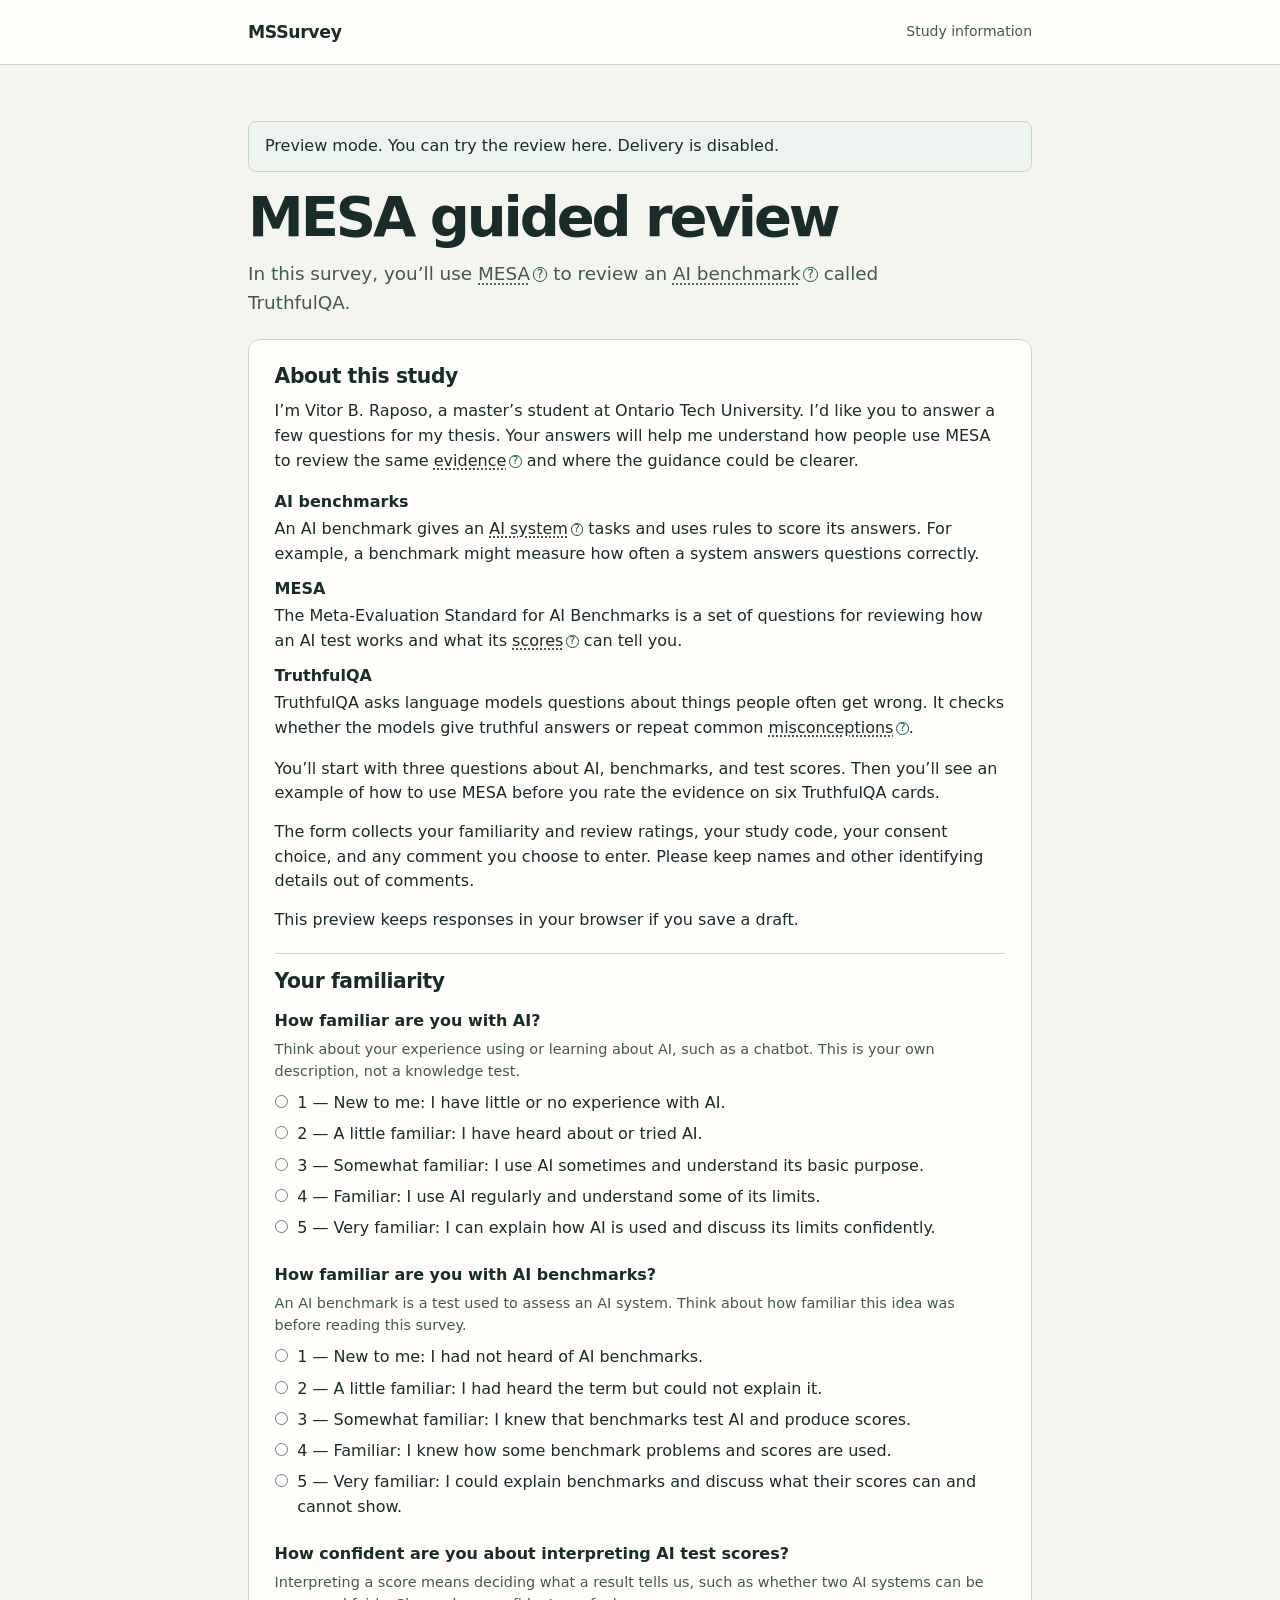
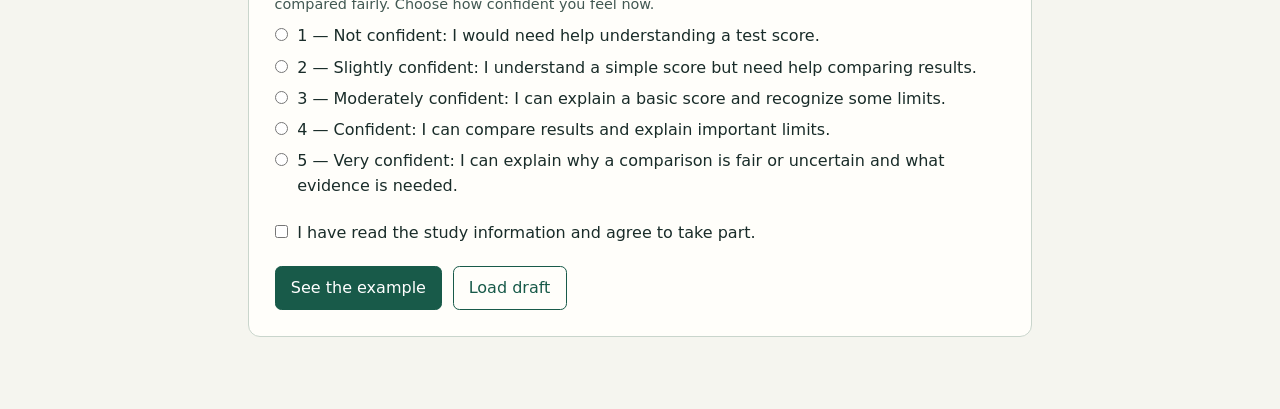
==== survey/survey.html @ 872736ea "Move MSSurvey to the Overleaf thesis repository" ====
<!doctype html>
<html lang="en">
<head>
  <meta charset="utf-8">
  <meta name="viewport" content="width=device-width, initial-scale=1">
  <meta name="referrer" content="no-referrer">
  <title>MSSurvey | MESA guided review</title>
  <style>
:root {
  color-scheme: light;
  --background: #f5f5ef;
  --paper: #fffefa;
  --ink: #192c29;
  --muted: #425852;
  --rule: #c9d5cc;
  --accent: #185a49;
  --wash: #edf3ee;
  --focus: #9b4b15;
  font-family: system-ui, sans-serif;
  color: var(--ink);
  background: var(--background);
}

* { box-sizing: border-box; }
[hidden] { display: none !important; }
body { margin: 0; line-height: 1.55; }
p { margin: 0 0 .85rem; }
p:last-child { margin-bottom: 0; }

.frame { width: min(calc(100% - 2rem), 49rem); margin-inline: auto; }
.site-header { border-bottom: 1px solid var(--rule); background: var(--paper); }
.masthead { min-height: 4rem; display: flex; align-items: center; justify-content: space-between; gap: 1rem; }
.brand { font-size: 1.08rem; font-weight: 750; letter-spacing: -.02em; }
.masthead p { color: var(--muted); font-size: .875rem; }
main { padding-block: clamp(1.5rem, 5vw, 3.5rem); }

h1, h2, h3 { line-height: 1.15; margin: 0 0 .65rem; }
h1 { font-size: clamp(2rem, 6vw, 3.5rem); letter-spacing: -.055em; }
h2 { font-size: 1.27rem; letter-spacing: -.02em; }
h3 { font-size: 1rem; }
h1:focus { outline: none; }
.lede { font-size: clamp(1rem, 2vw, 1.15rem); color: var(--muted); max-width: 62ch; margin-bottom: 1.35rem; }

.panel { background: var(--paper); border: 1px solid var(--rule); border-radius: .75rem; padding: clamp(1rem, 3vw, 1.6rem); margin-bottom: 1rem; }
.notice { border: 1px solid var(--rule); border-radius: .5rem; padding: .75rem 1rem; color: var(--ink); background: var(--wash); }
.status { margin-top: 1rem; }
.consent-text { white-space: pre-wrap; }
#study-topics dt { font-weight: 650; }
#study-topics dd { margin: .15rem 0 .65rem; }
.check { display: flex; align-items: baseline; gap: .6rem; margin-block: .85rem; }
input[type="checkbox"], input[type="radio"] { accent-color: var(--accent); margin: 0; }
#familiarity { border-top: 1px solid var(--rule); margin-top: 1.25rem; padding-top: 1rem; }
.familiarity-item { border: 0; padding: 0; margin: 1rem 0; min-width: 0; }
.familiarity-item legend { font-weight: 650; padding: 0; }
.familiarity-item p { color: var(--muted); font-size: .9rem; margin: .25rem 0 .55rem; }
.familiarity-item .check { margin-block: .4rem; }
.check input { flex-shrink: 0; }

.actions { display: flex; flex-wrap: wrap; align-items: center; gap: .65rem; margin-top: 1.25rem; }
button, select, textarea { font: inherit; }
button { border: 1px solid var(--accent); border-radius: .4rem; background: var(--accent); color: white; padding: .55rem .95rem; cursor: pointer; }
button:hover { filter: brightness(1.1); }
button:disabled { cursor: default; opacity: .6; }
button.secondary { background: var(--paper); color: var(--accent); }
button:focus-visible, select:focus-visible, textarea:focus-visible, input:focus-visible, summary:focus-visible { outline: 2px solid var(--focus); outline-offset: 3px; }

.guide p, .hint, .scope, .source, .progress { color: var(--muted); }
.progress, .source, .hint { font-size: .875rem; }
.progress { margin: 1.35rem 0 .65rem; font-weight: 650; }
.criterion { font-size: .82rem; font-weight: 700; color: var(--muted); margin-bottom: .25rem; }
.evidence { padding: .85rem 1rem; margin: .85rem 0; border-inline-start: 3px solid var(--accent); background: var(--wash); border-radius: .2rem .45rem .45rem .2rem; }
.source { display: block; margin-top: .65rem; }
.source + .source { margin-top: .2rem; }
summary { color: var(--accent); font-weight: 650; cursor: pointer; width: fit-content; }
details dl { margin-bottom: 1rem; }
details dt { font-weight: 700; }
details dd { margin: 0 0 .6rem; }
details h3 { margin-top: .9rem; }

.answer-pair, .choices { display: grid; grid-template-columns: repeat(2, minmax(0, 1fr)); gap: .75rem; }
.answer-pair > div { padding: .65rem .85rem; background: var(--wash); border-radius: .5rem; }
.answer-pair dt, .choices label { font-weight: 650; }
.answer-pair dd { margin: 0; }
.choices { margin-top: 1rem; }
.choice-definitions { display: grid; grid-template-columns: repeat(2, minmax(0, 1fr)); gap: .85rem; margin-top: .85rem; }
.choice-definitions > div { background: var(--wash); border-radius: .5rem; padding: .85rem 1rem; }
.choice-definitions dl { margin-block: .6rem 0; }
.choice-definitions dt { font-weight: 650; }
.choice-definitions dd { margin: .15rem 0 .65rem; }
.choice-definitions dd:last-child { margin-bottom: 0; }
.choice-help { margin-top: .4rem; }
.choices select, textarea { display: block; background: var(--paper); color: var(--ink); border: 1px solid #788e82; border-radius: .35rem; width: 100%; min-height: 2.75rem; margin-top: .25rem; padding: .45rem .6rem; }
textarea { margin-bottom: .4rem; resize: vertical; }
table { width: 100%; border-collapse: collapse; margin-block: .55rem; font-size: .95rem; }
td, th { padding: .32rem .45rem; text-align: left; border-bottom: 1px solid var(--rule); }
button.term { display: inline; padding: 0; color: inherit; background: none; border: 0; border-radius: 0; text-decoration: underline dotted; text-underline-offset: .18em; }
button.term:hover { color: var(--accent); filter: none; }
.term-icon { display: inline-grid; place-items: center; vertical-align: .15em; width: 1.15em; height: 1.15em; border: 1px solid currentColor; border-radius: 50%; margin-inline-start: .18rem; color: var(--accent); font-size: .68em; line-height: 1; text-decoration: none; }
.term-tip { position: fixed; z-index: 10; width: max-content; max-width: min(23rem, calc(100vw - 1.5rem)); max-height: calc(100dvh - 1.5rem); overflow: auto; background: var(--paper); border: 1px solid #788e82; border-radius: .45rem; box-shadow: 0 .3rem 1.2rem #192c2926; padding: .65rem .85rem; font-size: .9rem; }
.term-tip p { margin-top: .15rem; }

@media (max-width: 34rem) {
  .choices, .choice-definitions { grid-template-columns: 1fr; }
  .actions button { min-height: 2.75rem; }
}

  </style>
</head>
<body>
  <header class="site-header">
    <div class="frame masthead">
      <div class="brand">MSSurvey</div>
      <p id="phase">Study information</p>
    </div>
  </header>
  <main class="frame">
    <p id="preview-note" class="notice" hidden>Preview mode. You can try the review here. Delivery is disabled.</p>
    <noscript><p class="notice">Turn on JavaScript to use this survey.</p></noscript>

    <section id="study">
      <h1 tabindex="-1">MESA guided review</h1>
      <p class="lede" id="study-lede"></p>
      <div class="panel">
        <h2>About this study</h2>
        <p id="study-purpose"></p>
        <dl id="study-topics"></dl>
        <p id="study-steps"></p>
        <p>The form collects your familiarity and review ratings, your study code, your consent choice, and any comment you choose to enter. Please keep names and other identifying details out of comments.</p>
        <p id="consent-text" class="consent-text"></p>
        <form id="enrollment">
          <section id="familiarity" aria-labelledby="familiarity-title">
            <h2 id="familiarity-title">Your familiarity</h2>
          </section>
          <label class="check"><input id="consent" type="checkbox" required> I have read the study information and agree to take part.</label>
          <div class="actions">
            <button type="submit">See the example</button>
            <button type="button" class="secondary" id="load-draft">Load draft</button>
          </div>
        </form>
      </div>
    </section>

    <section id="example" hidden>
      <h1 tabindex="-1">How to rate a card</h1>
      <p class="lede">The evidence level describes what the material supports. The check outcome records what a check found within its scope.</p>
      <p class="hint">Point to an underlined term, tap it, or focus it with your keyboard to see its definition.</p>
      <article class="panel">
        <h2 id="example-question"></h2>
        <p id="example-evidence"></p>
        <dl class="answer-pair" id="example-ratings"></dl>
        <p id="example-explanation"></p>
      </article>
      <section class="panel" aria-labelledby="rating-choices-title">
        <h2 id="rating-choices-title">Rating choices</h2>
        <div class="choice-definitions" id="example-definitions"></div>
      </section>
      <div class="actions">
        <button type="button" class="secondary" data-page="study">Back</button>
        <button type="button" data-page="review">Review TruthfulQA</button>
      </div>
    </section>

    <section id="review" hidden>
      <h1 tabindex="-1">Review TruthfulQA</h1>
      <p class="lede" id="benchmark-description"></p>
      <section class="panel guide" aria-label="Review instructions">
        <p>Base each rating on the material shown for that question. All six criteria apply to this review.</p>
        <p>Use the evidence level for what the material supports and the check outcome for what a check found within the scope on the card.</p>
        <p class="hint">Point to or tap underlined terms to see their definitions.</p>
        <details>
          <summary>All rating choices</summary>
          <div class="choice-definitions" id="review-definitions"></div>
        </details>
      </section>
      <p id="progress" class="progress" aria-live="polite"></p>
      <form id="review-form">
        <div id="cards"></div>
        <section class="panel">
          <h2>Feedback</h2>
          <label for="comment" id="feedback-label"></label>
          <textarea id="comment" maxlength="1000" rows="3" aria-describedby="feedback-hint"></textarea>
          <p id="feedback-hint" class="hint">Optional. Leave out names and other identifying details.</p>
        </section>
        <div class="actions">
          <button type="button" class="secondary" data-page="example">Back</button>
          <button type="button" class="secondary" id="save-draft">Save draft</button>
          <button type="submit" id="send">Submit review</button>
        </div>
      </form>
    </section>

    <section id="confirmation" hidden>
      <h1 tabindex="-1">Review complete</h1>
      <p class="lede" id="confirmation-text"></p>
    </section>

    <p id="status" role="status" class="notice status" hidden></p>
  </main>
  <div class="term-tip" id="term-tip" role="tooltip" hidden></div>
  <script type="application/json" id="survey-data">{"packet":{"survey_id":"mesa-human-review-truthfulqa","version":"1.7","rubric_version":"5.1","introduction":{"lede":"In this survey, you’ll use MESA to review an AI benchmark called TruthfulQA.","purpose":"I’m Vitor B. Raposo, a master’s student at Ontario Tech University. I’d like you to answer a few questions for my thesis. Your answers will help me understand how people use MESA to review the same evidence and where the guidance could be clearer.","topics":[{"name":"AI benchmarks","description":"An AI benchmark gives an AI system tasks and uses rules to score its answers. For example, a benchmark might measure how often a system answers questions correctly."},{"name":"MESA","description":"The Meta-Evaluation Standard for AI Benchmarks is a set of questions for reviewing how an AI test works and what its scores can tell you."},{"name":"TruthfulQA","description":"TruthfulQA asks language models questions about things people often get wrong. It checks whether the models give truthful answers or repeat common misconceptions."}],"steps":"You’ll start with three questions about AI, benchmarks, and test scores. Then you’ll see an example of how to use MESA before you rate the evidence on six TruthfulQA cards."},"familiarity":[{"id":"ai","question":"How familiar are you with AI?","help":"Think about your experience using or learning about AI, such as a chatbot. This is your own description, not a knowledge test.","labels":["1 — New to me: I have little or no experience with AI.","2 — A little familiar: I have heard about or tried AI.","3 — Somewhat familiar: I use AI sometimes and understand its basic purpose.","4 — Familiar: I use AI regularly and understand some of its limits.","5 — Very familiar: I can explain how AI is used and discuss its limits confidently."]},{"id":"benchmarks","question":"How familiar are you with AI benchmarks?","help":"An AI benchmark is a test used to assess an AI system. Think about how familiar this idea was before reading this survey.","labels":["1 — New to me: I had not heard of AI benchmarks.","2 — A little familiar: I had heard the term but could not explain it.","3 — Somewhat familiar: I knew that benchmarks test AI and produce scores.","4 — Familiar: I knew how some benchmark problems and scores are used.","5 — Very familiar: I could explain benchmarks and discuss what their scores can and cannot show."]},{"id":"scores","question":"How confident are you about interpreting AI test scores?","help":"Interpreting a score means deciding what a result tells us, such as whether two AI systems can be compared fairly. Choose how confident you feel now.","labels":["1 — Not confident: I would need help understanding a test score.","2 — Slightly confident: I understand a simple score but need help comparing results.","3 — Moderately confident: I can explain a basic score and recognize some limits.","4 — Confident: I can compare results and explain important limits.","5 — Very confident: I can explain why a comparison is fair or uncertain and what evidence is needed."]}],"benchmark":{"name":"TruthfulQA","description":"TruthfulQA tests whether a language model gives truthful answers to questions about common misconceptions. The task can use human ratings or an automated judge. The release notes also cover changes to the multiple choice task.","judgeability":"Mixed. The benchmark supports both human and automated scoring."},"levels":{"claimed":{"label":"Claimed","help":"The source says something is true but supplies only the claim."},"documented":{"label":"Documented","help":"The source gives something you can inspect, such as the scoring rule or evaluation instructions."},"verified":{"label":"Verified","help":"The source explains what a check covered, what it found, and what it could miss. The check may have passed or failed."},"contradicted":{"label":"Contradicted","help":"The material shows a problem or presents evidence that conflicts with the claim."},"undocumented":{"label":"Undocumented","help":"The material leaves out information you would need to give an evidence level."},"cannot_judge":{"label":"Cannot judge","help":"You are unsure which evidence level fits after reading the material."}},"outcomes":{"passed":{"label":"Passed","help":"The check found no problem related to the question within the part it examined."},"failed":{"label":"Failed","help":"The check found a problem related to the question within the part it examined."},"not_performed":{"label":"Not performed","help":"The material shows that the check did not take place."},"not_recorded":{"label":"Not recorded","help":"The material gives no clear check result. It may also be unclear whether the check took place."},"cannot_judge":{"label":"Cannot judge","help":"You are unsure which check outcome fits after reading the material."}},"definitions":[{"label":"MESA","aliases":["MESA"],"definition":"The Meta-Evaluation Standard for AI Benchmarks is a set of questions for reviewing how an AI test works and what its scores can tell you."},{"label":"AI benchmark","aliases":["AI benchmarks","AI benchmark","benchmarks","benchmark"],"definition":"A test used to assess an AI system. It gives the system tasks and uses rules to turn its answers into scores."},{"label":"AI system","aliases":["AI systems","AI system"],"definition":"Software that uses AI to do tasks such as answering questions or recognizing images. It can combine a model with other tools."},{"label":"Scores","aliases":["test scores","test score","scores"],"definition":"Results from a test, such as the percentage of answers marked correct. How the test is run and graded affects what its scores can tell you."},{"label":"Rubric","aliases":["rubric"],"definition":"A set of questions or criteria with rules for choosing a rating."},{"label":"Misconception","aliases":["misconceptions","misconception"],"definition":"A mistaken belief or idea."},{"label":"Evidence","aliases":["evidence"],"definition":"Information that helps you decide whether a claim is supported. In this survey, it comes from passages and results about TruthfulQA."},{"label":"Evidence level","aliases":["evidence level","evidence levels"],"definition":"A label for what the supplied material supports. The label can describe a claim, a method, a reported check, a conflict, or missing information."},{"label":"Check outcome","aliases":["check outcome","check outcomes"],"definition":"A label for what a check found. Use the result within the part of the benchmark the check examined."},{"label":"Check","aliases":["check"],"definition":"A procedure used to test a claim or look for a problem."},{"label":"Scope","aliases":["scope"],"definition":"The part of the benchmark you should rate for this card. It may be one task, version, group of answers, or testing setup."},{"label":"Criterion","aliases":["criterion","criteria"],"definition":"One question MESA asks about a benchmark, such as how its scoring works."},{"label":"Scoring rule","aliases":["scoring rule"],"definition":"How answers are turned into a score. For example, a rule may give one point for each correct answer."},{"label":"Scoring implementation","aliases":["scoring implementation"],"definition":"The code or procedure that applies the scoring rule to actual answers."},{"label":"Metric","aliases":["metric"],"definition":"A number used to measure something, such as the percentage of answers judged true."},{"label":"Prompt","aliases":["prompts","prompt"],"definition":"The question, instructions, or examples given to a language model before it answers."},{"label":"Informativeness","aliases":["informativeness"],"definition":"How much information an answer gives about the question."},{"label":"Automated judge","aliases":["automated judge","automated scoring"],"definition":"A program or AI model that rates answers using a rule or examples."},{"label":"GPT-judge","aliases":["GPT-judge"],"definition":"TruthfulQA’s automated judge, trained to predict whether a human reviewer would mark an answer true or false."},{"label":"Validation accuracy","aliases":["validation accuracy"],"definition":"Here, the share of answers for which GPT-judge and the human reviewer gave the same label in a check."},{"label":"Validation","aliases":["validation samples","validation setup","validated","validation"],"definition":"A check of how well something works. Here, the authors compared the judge’s ratings with ratings from people."},{"label":"Human baseline","aliases":["human baseline","baseline scores"],"definition":"A result used as a point of comparison. A human baseline comes from people’s answers."},{"label":"Model family","aliases":["model family","held out family"],"definition":"A group of related models, often with different sizes. A held out family is set aside for testing."},{"label":"Training set","aliases":["training set"],"definition":"Examples used to teach a model before testing it on other examples."},{"label":"Sampling","aliases":["sampling settings"],"definition":"Generating answers from a model’s predictions. Settings can change how much the answers vary across attempts."},{"label":"Token","aliases":["token"],"definition":"A piece of text a model works with, such as a word, part of a word, or punctuation."},{"label":"Temperature","aliases":["temperature"],"definition":"A setting for how a model picks the next piece of text. At zero it usually picks the most likely one. Higher values allow more variety."},{"label":"Token log probability","aliases":["token log probability"],"definition":"A number based on how likely the model thought a piece of text was. A higher number means the model considered that piece more likely."},{"label":"Score uncertainty","aliases":["score uncertainty","measure of uncertainty","uncertainty"],"definition":"How much a score estimate could vary. An interval or a range across repeats can help show this."},{"label":"Sample size","aliases":["sample size"],"definition":"The number of observations used to calculate a result, such as the number of answers or runs."},{"label":"Statistical power","aliases":["statistical power"],"definition":"The chance that a study would detect an effect of a given size if that effect were real."},{"label":"Statistical significance","aliases":["statistical significance","significance"],"definition":"Whether a result meets a rule for counting as evidence against a given assumption, such as no difference between two scores."},{"label":"Repository snapshot","aliases":["repository snapshot"],"definition":"A copy of the files in a repository at a specific version."},{"label":"README","aliases":["README"],"definition":"A file that describes a project and often explains how to set it up or use it."},{"label":"CSV file","aliases":["CSV file"],"definition":"A text file that stores a table, typically with commas separating the columns."},{"label":"Dependencies","aliases":["dependencies"],"definition":"Other software or libraries that a program needs to run."},{"label":"Flags","aliases":["flags"],"definition":"Options passed to a program when it starts, such as which model to use or where to save results."},{"label":"API key","aliases":["API key"],"definition":"A credential a program uses to access a service."},{"label":"Fine tuning","aliases":["fine-tuned models","fine-tuned"],"definition":"Training an existing model further on examples for a particular task."},{"label":"Labeled model outputs","aliases":["labeled model outputs"],"definition":"Model answers with a recorded judgment for each, such as true or false."},{"label":"Release identifier","aliases":["release identifier"],"definition":"A name, number, or date used to identify a specific version."},{"label":"Reference answer","aliases":["reference answers","reference answer"],"definition":"An answer supplied with the test for comparison with what a model wrote."}],"example":{"question":"Did the scorer accept a wrong answer?","evidence":"A reviewer checked 10 responses to a practice test by comparing each one with an answer key. The scoring program accepted two responses that the answer key marked wrong. The reviewer used only these 10 responses and did not test other answer formats.","level":"verified","outcome":"failed","explanation":"The evidence level is Verified because the report explains how the check worked, which answers it covered, and its limits. The check outcome is Failed because the scorer accepted two wrong answers."},"feedback_prompt":"Which rating was hardest to choose, and why?","cards":[{"id":"truthfulqa-b06","criterion":"B06","title":"Scoring rule","question":"Is the scoring rule described?","documented":"The metric and how to judge the answer are stated, including the expected answer format.","verified":"The scoring rule addresses cases such as partial answers, unexpected formats, or refusals.","scope":"Human scoring of generated answers in the original paper.","evidence":["A model generates a full sentence from a prompt and a question. Human evaluators judge truthfulness and informativeness. Each score is the percentage of responses a human judged to be true or informative, respectively."],"sources":["generation"]},{"id":"truthfulqa-b07","criterion":"B07","title":"Scoring checks","question":"Was the scoring implementation checked, and can it accept a wrong answer?","documented":"The scoring implementation can be inspected and compared with the rule.","verified":"A scorer or judge is validated against a reference, with the check and its limits reported.","scope":"GPT-judge on the validation samples shown here. The survey excludes zero tasks from the stated scope.","evidence":["The authors trained GPT-judge to predict human labels for generated answers. They report 90–96% validation accuracy across the models tested. They also tested it on the answers from their human baseline, which was absent from the judge's training set. It matched the human labels on 89.5% of those answers.","For each model family in one validation setup, they trained the judge on the other families and tested it on the held out family. In the appendix, the authors give examples where the judge marked an answer false that a human evaluator had marked true."],"sources":["judge_results","judge_appendix"]},{"id":"truthfulqa-b10","criterion":"B10","title":"Repeat testing","question":"Is variation on repeated testing reported?","documented":"The source reports repeated runs or an estimate of variation.","verified":"The source shows how testing was repeated and what the repeats found.","scope":"Generated GPT-3 answers under the sampling settings described in these passages.","evidence":["The main evaluation generates each answer by choosing the most likely next token at each step, with temperature set to zero.","A separate experiment sets temperature to one and uses GPT-judge to score answers. It compares model sizes and prompts. One setting draws one response per question. Another draws 20 and selects the response with the highest average token log probability. The authors report the same trend of lower truthfulness at larger model sizes."],"sources":["generation","temperatures"]},{"id":"truthfulqa-b12","criterion":"B12","title":"Score uncertainty","question":"Are uncertainty and statistical support reported for the scores shown here?","documented":"The source gives the sample size and a measure of uncertainty for the scores in scope.","verified":"The source gives reasoning about statistical power or significance.","scope":"The original GPT-3 generation truthfulness scores in the top panel of Figure 2.","evidence":["Figure 2 displays one bar per model size for the average percentage of answers judged true. The table shows the matching GPT-3 percentages from the appendix."],"table":{"headers":["GPT-3 size","Answers judged true"],"rows":[["350M","37.0%"],["1.3B","31.9%"],["6.7B","23.6%"],["175B","20.4%"]]},"sources":["truthfulness_scores","score_table"]},{"id":"truthfulqa-b18","criterion":"B18","title":"Repeating the evaluation","question":"Are materials and instructions for repeating the evaluation provided?","documented":"The code, data, environment, and steps needed to repeat the evaluation are available.","verified":"The source reports that the authors or someone else repeated the evaluation.","scope":"The generation task and evaluation tools in the repository snapshot.","evidence":["The README points to the questions and references in a CSV file. It gives commands to install dependencies and the package, and lists flags for using the evaluation script to produce answers and scores.","For GPT-judge, the README says users need an API key and the names of their fine-tuned models. It says the authors cannot provide external access to their fine-tuned models or labeled model outputs."],"sources":["readme_setup","readme_judge"]},{"id":"truthfulqa-b20","criterion":"B20","title":"Release changes","question":"Are versions and changes recorded?","documented":"The source gives a release identifier or name.","verified":"The source records changes and their effect on comparisons.","scope":"The October 2021 and January 2025 updates described in the repository snapshot.","evidence":["In October 2021, the maintainers added about 300 reference answers. They report that these answers affect only automatic scoring and had little impact on the performance of models they tested. The README identifies where to find the original version and gives its baseline scores.","In January 2025, the maintainers added a multiple choice version with two options per question. They edited some questions and removed others, including a category about facts that change over time. The README says most models perform similarly on the old and new multiple choice versions."],"sources":["readme_updates"]}]},"manifest":{"rubric_sha256":"023058fcfa3190a5ab17b55f71990d33c661b0c606a6f76b9b55d46611420cdf","snapshot_commit":"d71c110897f5d31c5d7f309e7bc316c152f6f031","documents":{"paper":{"label":"Lin et al., TruthfulQA paper","url":"https://arxiv.org/pdf/2109.07958","sha256":"6e86175861d24d075bbd8fec987cbdabd0d6332700b001a1ccf335fa72f541b2"},"readme":{"label":"TruthfulQA repository README","url":"https://github.com/sylinrl/TruthfulQA/blob/d71c110897f5d31c5d7f309e7bc316c152f6f031/README.md","sha256":"23834ca77c34e909cbdcceeaea89135c65b713a5d0c77be6bced7a637763ea44"}},"locators":{"generation":{"document":"paper","location":"§3.2, PDF pp. 5–6"},"judge_results":{"document":"paper","location":"§4.4, PDF p. 8"},"judge_appendix":{"document":"paper","location":"Appendix B.1, PDF pp. 16–17 and Table 3, PDF p. 20"},"temperatures":{"document":"paper","location":"Appendix B.8 and Figure 19, PDF p. 30"},"truthfulness_scores":{"document":"paper","location":"§4.2, PDF pp. 6–7 and Figure 2, PDF p. 3"},"score_table":{"document":"paper","location":"Appendix B.2, Table 4, PDF p. 21"},"readme_setup":{"document":"readme","location":"Lines 23–24 and 85–123"},"readme_judge":{"document":"readme","location":"Lines 123 and 125–133"},"readme_updates":{"document":"readme","location":"Lines 135–148"}}},"consent":null,"fingerprint":"2090e62e9ffacc624c1c05cbb8762285ee74c55d907868ff13679bf164c79f7d","endpoint":null}</script>
  <script>
"use strict";

const byId = (id) => document.getElementById(id);
const { packet, manifest, fingerprint, consent, endpoint } = JSON.parse(byId("survey-data").textContent);
const inputCode = new URLSearchParams(location.hash.slice(1)).get("code");
const studyCode = /^(?:test-)?[a-f0-9]{32}$/.test(inputCode || "") ? inputCode : "";
const draftKey = [packet.survey_id, packet.version, fingerprint, studyCode || "preview"].join(":");
const pageNames = { study: "Study information", example: "Example", review: "Review", confirmation: "Complete" };
const fields = { level: packet.levels, outcome: packet.outcomes };
const labels = { level: "Evidence level", outcome: "Check outcome" };
const choiceQuestions = { level: "What does the material support?", outcome: "What did the check find?" };
const enrollment = byId("enrollment");
const reviewForm = byId("review-form");
const send = byId("send");
const comment = byId("comment");
const termTip = byId("term-tip");
const termDefinitions = new Map(packet.definitions.flatMap((item) => (
  item.aliases.map((alias) => [alias.toLowerCase(), item])
)));
const termPattern = new RegExp("\\b(?:" + [...termDefinitions.keys()]
  .sort((first, second) => second.length - first.length)
  .map((alias) => alias.replace(/[\\^$.*+?()[\]{}|]/g, "\\$&")).join("|") + ")\\b", "gi");

let currentPage = "study";
let sending = false;
let accepted = false;
let attempt = null;
let termAnchor = null;
let definitionPinned = false;
let definitionTimer;

function element(tag, text, className) {
  const node = document.createElement(tag);
  if (text !== undefined) node.textContent = text;
  if (className) node.className = className;
  return node;
}

function annotateTerms(root) {
  const seen = new Set();
  const textNodes = document.createTreeWalker(root, NodeFilter.SHOW_TEXT, {
    acceptNode: (node) => node.parentElement.closest("h1, button, label, select, summary, dt, .choice-help, .source, #consent-text")
      ? NodeFilter.FILTER_REJECT : NodeFilter.FILTER_ACCEPT,
  });
  const candidates = [];
  while (textNodes.nextNode()) candidates.push(textNodes.currentNode);
  for (const node of candidates) {
    const text = node.textContent;
    const matches = [...text.matchAll(termPattern)].filter(([term]) => {
      const { label } = termDefinitions.get(term.toLowerCase());
      if (seen.has(label)) return false;
      seen.add(label);
      return true;
    });
    if (!matches.length) continue;
    const fragment = document.createDocumentFragment();
    let start = 0;
    for (const match of matches) {
      const [word] = match;
      const button = element("button", word, "term");
      button.type = "button";
      button.dataset.term = word.toLowerCase();
      button.setAttribute("aria-label", word + ", show definition");
      const icon = element("span", "?", "term-icon");
      icon.setAttribute("aria-hidden", "true");
      button.append(icon);
      fragment.append(text.slice(start, match.index), button);
      start = match.index + word.length;
    }
    fragment.append(text.slice(start));
    node.replaceWith(fragment);
  }
}

function closeDefinition() {
  clearTimeout(definitionTimer);
  termAnchor?.removeAttribute("aria-describedby");
  termAnchor = null;
  definitionPinned = false;
  termTip.hidden = true;
}

function positionDefinition() {
  if (!termAnchor) return;
  const anchor = termAnchor.getBoundingClientRect();
  if (anchor.bottom <= 0 || anchor.top >= innerHeight) {
    closeDefinition();
    return;
  }
  const { width, height } = termTip.getBoundingClientRect();
  const preferredTop = anchor.bottom + height + 20 <= innerHeight ? anchor.bottom + 8 : anchor.top - height - 8;
  termTip.style.top = Math.max(12, Math.min(preferredTop, innerHeight - height - 12)) + "px";
  termTip.style.left = Math.max(12, Math.min(anchor.left, innerWidth - width - 12)) + "px";
}

function showDefinition(button, pin = false) {
  clearTimeout(definitionTimer);
  termAnchor?.removeAttribute("aria-describedby");
  termAnchor = button;
  definitionPinned = pin;
  const { label, definition } = termDefinitions.get(button.dataset.term);
  termTip.replaceChildren(element("strong", label), element("p", definition));
  termTip.hidden = false;
  button.setAttribute("aria-describedby", termTip.id);
  positionDefinition();
}

function deferDefinitionClose() {
  clearTimeout(definitionTimer);
  definitionTimer = setTimeout(() => {
    if (termAnchor && !definitionPinned && !termTip.matches(":hover")
        && !termAnchor.matches(":hover, :focus")) closeDefinition();
  }, 160);
}

function setStatus(message) {
  const status = byId("status");
  status.hidden = !message;
  status.textContent = message;
}

function showPage(page) {
  closeDefinition();
  for (const id of Object.keys(pageNames)) byId(id).hidden = id !== page;
  byId("phase").textContent = pageNames[page];
  currentPage = page;
  setStatus("");
  window.scrollTo(0, 0);
  byId(page).querySelector("h1").focus({ preventScroll: true });
}

function renderFamiliarity({ id, question, help, labels }) {
  const name = "familiarity-" + id;
  const field = element("fieldset", undefined, "familiarity-item");
  const description = element("p", help);
  description.id = name + "-help";
  field.setAttribute("aria-describedby", description.id);
  field.append(element("legend", question), description);
  for (const [index, text] of labels.entries()) {
    const label = element("label", undefined, "check");
    const input = element("input");
    input.type = "radio";
    input.name = name;
    input.value = index + 1;
    input.id = name + "-" + input.value;
    input.required = true;
    label.append(input, element("span", text));
    field.append(label);
  }
  return field;
}

function renderExample() {
  const { example } = packet;
  byId("example-question").textContent = example.question;
  byId("example-evidence").textContent = example.evidence;
  byId("example-explanation").textContent = example.explanation;
  for (const [field, options] of Object.entries(fields)) {
    const pair = element("div");
    pair.append(element("dt", labels[field]), element("dd", options[example[field]].label));
    byId("example-ratings").append(pair);
  }
}

function renderDefinitions(target) {
  for (const [field, options] of Object.entries(fields)) {
    const group = element("div");
    const list = element("dl");
    for (const { label, help } of Object.values(options)) {
      list.append(element("dt", label), element("dd", help));
    }
    group.append(element("h3", labels[field]), element("p", choiceQuestions[field], "hint"), list);
    target.append(group);
  }
}

function renderTable({ headers, rows }) {
  const table = element("table");
  table.createTHead().insertRow().append(...headers.map((header) => {
    const th = element("th", header);
    th.scope = "col";
    return th;
  }));
  const body = table.createTBody();
  for (const row of rows) body.insertRow().append(...row.map((cell) => element("td", cell)));
  return table;
}

function renderCard(card) {
  const article = element("article", undefined, "panel");
  const scope = element("p", undefined, "scope");
  scope.append(element("strong", "Scope "), card.scope);
  article.append(
    element("p", card.criterion + " · " + card.title, "criterion"),
    element("h2", card.question),
    scope,
  );

  const evidence = element("div", undefined, "evidence");
  evidence.append(...card.evidence.map((paragraph) => element("p", paragraph)));
  if (card.table) evidence.append(renderTable(card.table));
  for (const source of card.sources) {
    const { document, location } = manifest.locators[source];
    const citation = manifest.documents[document].label + " · " + location;
    evidence.append(element("span", citation, "source"));
  }
  article.append(evidence);

  const guide = element("details");
  const guideText = element("dl");
  guideText.append(
    element("dt", "Documented"), element("dd", card.documented),
    element("dt", "Verified"), element("dd", card.verified),
  );
  guide.append(element("summary", "What counts for this criterion"), guideText);
  article.append(guide);

  const choices = element("div", undefined, "choices");
  for (const [field, options] of Object.entries(fields)) {
    const group = element("div");
    const label = element("label", labels[field]);
    const select = element("select");
    select.id = card.criterion + "-" + field;
    select.setAttribute("aria-label", card.criterion + " " + labels[field]);
    select.required = true;
    select.add(new Option("Choose an answer", ""));
    for (const [value, { label }] of Object.entries(options)) select.add(new Option(label, value));
    const help = element("p", choiceQuestions[field], "hint choice-help");
    help.id = select.id + "-help";
    select.setAttribute("aria-describedby", help.id);
    label.htmlFor = select.id;
    group.append(label, select, help);
    choices.append(group);
  }
  article.append(choices);
  return article;
}

function getRatings() {
  return packet.cards.map(({ criterion, id }) => ({
    criterion,
    card_id: id,
    level: byId(criterion + "-level").value,
    outcome: byId(criterion + "-outcome").value,
  }));
}

function getFamiliarity() {
  return Object.fromEntries(packet.familiarity.map(({ id }) => [
    id, Number(enrollment.elements.namedItem("familiarity-" + id).value),
  ]));
}

function updateProgress() {
  const ratings = getRatings();
  const count = ratings.filter(({ level, outcome }) => level && outcome).length;
  byId("progress").textContent = count + " of " + packet.cards.length + " cards rated";
  for (const rating of ratings) {
    for (const [field, options] of Object.entries(fields)) {
      byId(rating.criterion + "-" + field + "-help").textContent =
        options[rating[field]]?.help ?? choiceQuestions[field];
    }
  }
}

function saveDraft() {
  try {
    const state = accepted ? { accepted: true } : {
      familiarity: getFamiliarity(),
      consented: byId("consent").checked,
      page: currentPage,
      ratings: getRatings(),
      comment: comment.value,
      attempt,
    };
    localStorage.setItem(draftKey, JSON.stringify(state));
    return true;
  } catch {
    return false;
  }
}

function showConfirmation() {
  accepted = true;
  byId("confirmation-text").textContent = "FormSubmit accepted your response. Thank you for taking part.";
  showPage("confirmation");
}

function loadDraft() {
  try {
    const state = JSON.parse(localStorage.getItem(draftKey));
    if (!state) {
      setStatus("There is no saved draft for this survey in this browser.");
      return;
    }
    if (state.accepted === true && endpoint && studyCode) {
      showConfirmation();
      return;
    }
    const validRatings = Array.isArray(state.ratings) && state.ratings.length === packet.cards.length
      && state.ratings.every(({ criterion, card_id, level, outcome }, index) => {
        const card = packet.cards[index];
        return criterion === card.criterion && card_id === card.id
          && (level === "" || Object.hasOwn(fields.level, level))
          && (outcome === "" || Object.hasOwn(fields.outcome, outcome));
      });
    const validFamiliarity = packet.familiarity.every(({ id, labels }) => {
      const score = state.familiarity?.[id];
      return Number.isInteger(score) && score >= 1 && score <= labels.length;
    });
    if (!validFamiliarity || state.consented !== true || state.page !== "review"
        || !validRatings || typeof state.comment !== "string" || state.comment.length > 1000) {
      throw new Error("Invalid draft");
    }
    for (const { id } of packet.familiarity) {
      enrollment.elements.namedItem("familiarity-" + id).value = String(state.familiarity[id]);
    }
    byId("consent").checked = true;
    for (const { criterion, level, outcome } of state.ratings) {
      byId(criterion + "-level").value = level;
      byId(criterion + "-outcome").value = outcome;
    }
    comment.value = state.comment;
    const saved = state.attempt;
    if (saved && /^[a-f0-9-]{36}$/.test(saved.id) && typeof saved.signature === "string") attempt = saved;
    updateProgress();
    showPage("review");
    setStatus("Draft loaded.");
  } catch {
    setStatus("This draft could not be loaded.");
  }
}

async function submitReview(event) {
  event.preventDefault();
  if (sending || accepted || !enrollment.checkValidity() || !reviewForm.reportValidity()) return;
  if (!endpoint) {
    setStatus("Preview complete. Delivery is disabled.");
    return;
  }
  if (!studyCode || location.protocol !== "https:") {
    setStatus("Open your HTTPS invitation link to submit your review.");
    return;
  }

  const familiarity = JSON.stringify(getFamiliarity());
  const ratings = JSON.stringify(getRatings());
  const note = comment.value.trim();
  const signature = JSON.stringify([familiarity, ratings, note]);
  if (attempt?.signature !== signature) {
    attempt = { id: crypto.randomUUID(), signature };
  }
  const payload = {
    _subject: studyCode.startsWith("test-") ? "TEST MSSurvey TruthfulQA" : "MSSurvey TruthfulQA",
    _template: "table",
    study_code: studyCode,
    submission_id: attempt.id,
    survey_id: packet.survey_id,
    survey_version: packet.version,
    rubric_version: packet.rubric_version,
    packet_sha256: fingerprint,
    consent: "agreed",
    familiarity,
    ratings,
    comment: note,
  };

  sending = true;
  for (const control of reviewForm.elements) control.disabled = true;
  const saved = saveDraft();
  setStatus("Sending your review…");
  const controller = new AbortController();
  const timeout = setTimeout(() => controller.abort(), 20000);
  try {
    const response = await fetch(endpoint, {
      method: "POST",
      headers: { "Content-Type": "application/json", Accept: "application/json" },
      body: JSON.stringify(payload),
      signal: controller.signal,
      credentials: "omit",
      redirect: "error",
    });
    const result = await response.json();
    if (!response.ok || ![true, "true"].includes(result?.success)) throw new Error("Delivery unconfirmed");
    showConfirmation();
    saveDraft();
  } catch {
    setStatus(saved
      ? "Delivery could not be confirmed. Your answers are saved in this browser. Check with the organizer before retrying."
      : "Delivery could not be confirmed. Keep this page open to keep your answers. Check with the organizer before retrying.");
  } finally {
    clearTimeout(timeout);
    sending = false;
    for (const control of reviewForm.elements) control.disabled = false;
  }
}

byId("preview-note").hidden = Boolean(endpoint);
byId("study-lede").textContent = packet.introduction.lede;
byId("study-purpose").textContent = packet.introduction.purpose;
byId("study-topics").append(...packet.introduction.topics.flatMap(({ name, description }) => [
  element("dt", name), element("dd", description),
]));
byId("study-steps").textContent = packet.introduction.steps;
byId("consent-text").textContent = consent || "This preview keeps responses in your browser if you save a draft.";
byId("familiarity").append(...packet.familiarity.map(renderFamiliarity));
byId("benchmark-description").textContent = packet.benchmark.description;
byId("feedback-label").textContent = packet.feedback_prompt;
byId("cards").append(...packet.cards.map(renderCard));
renderExample();
renderDefinitions(byId("example-definitions"));
renderDefinitions(byId("review-definitions"));
for (const root of document.querySelectorAll("#study, #example, #review > .lede, #review > .guide, #cards article")) {
  annotateTerms(root);
}
updateProgress();

document.addEventListener("pointerover", (event) => {
  const term = event.target.closest(".term");
  if (event.pointerType !== "touch" && term && event.relatedTarget?.closest?.(".term") !== term
      && (!definitionPinned || term === termAnchor)) showDefinition(term, definitionPinned);
});
document.addEventListener("pointerout", (event) => {
  const term = event.target.closest(".term");
  if (term && event.relatedTarget?.closest?.(".term") !== term) deferDefinitionClose();
});
termTip.addEventListener("pointerenter", () => clearTimeout(definitionTimer));
termTip.addEventListener("pointerleave", deferDefinitionClose);
document.addEventListener("focusin", (event) => {
  if (event.target.matches(".term")) showDefinition(event.target, definitionPinned && event.target === termAnchor);
  else if (!definitionPinned) closeDefinition();
});
document.addEventListener("click", (event) => {
  const term = event.target.closest(".term");
  if (term && !(definitionPinned && term === termAnchor)) showDefinition(term, true);
  else if (!event.target.closest("#term-tip")) closeDefinition();
});
document.addEventListener("keydown", (event) => {
  if (event.key === "Escape") closeDefinition();
});
window.addEventListener("resize", positionDefinition);
window.addEventListener("scroll", positionDefinition, { passive: true });

enrollment.addEventListener("submit", (event) => {
  event.preventDefault();
  if (endpoint && !studyCode) {
    setStatus("Open the survey using the link in your invitation.");
    return;
  }
  showPage("example");
});
for (const button of document.querySelectorAll("[data-page]")) {
  button.addEventListener("click", () => showPage(button.dataset.page));
}
byId("save-draft").addEventListener("click", () => {
  setStatus(saveDraft() ? "Draft saved in this browser." : "This browser could not save the draft.");
});
byId("load-draft").addEventListener("click", loadDraft);
reviewForm.addEventListener("change", updateProgress);
reviewForm.addEventListener("submit", submitReview);
window.addEventListener("hashchange", () => location.reload());

try {
  if (endpoint && studyCode && JSON.parse(localStorage.getItem(draftKey))?.accepted === true) {
    showConfirmation();
  }
} catch {
  // The form still works when browser storage is unavailable.
}

  </script>
</body>
</html>
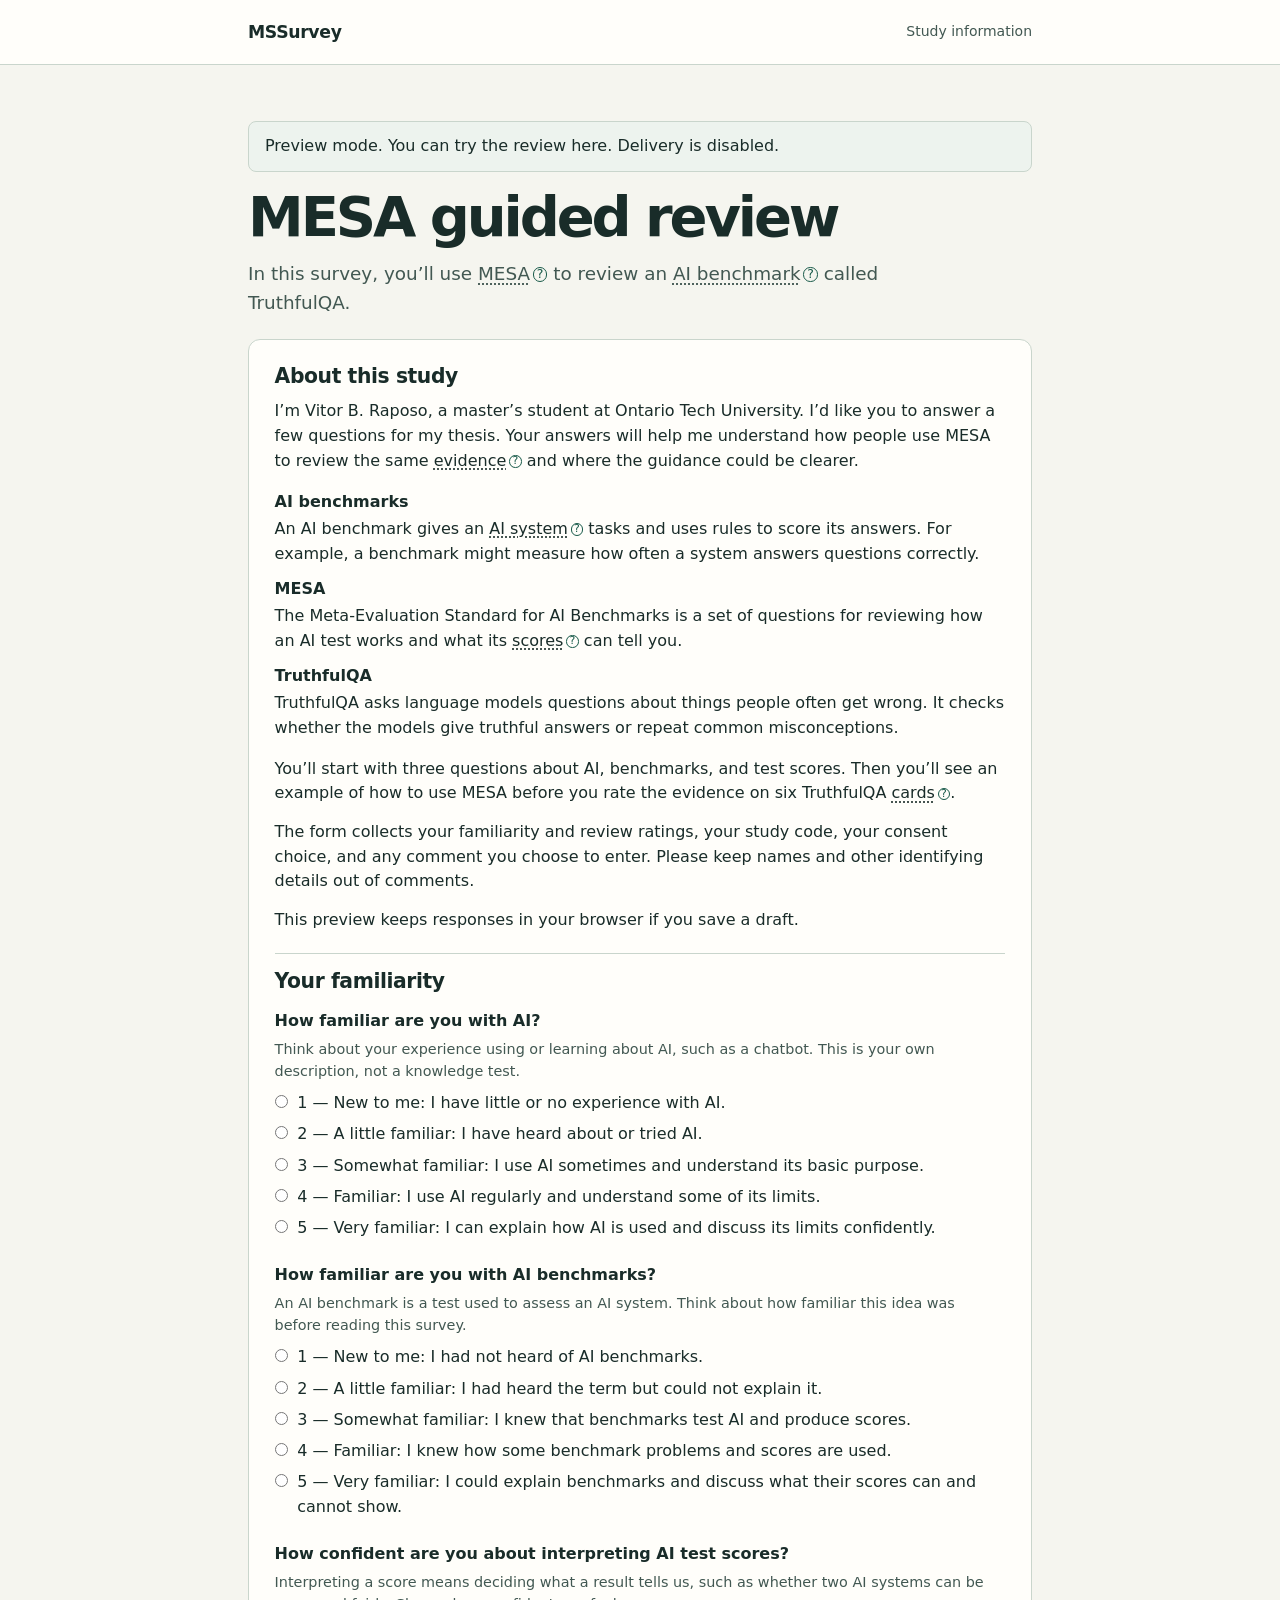
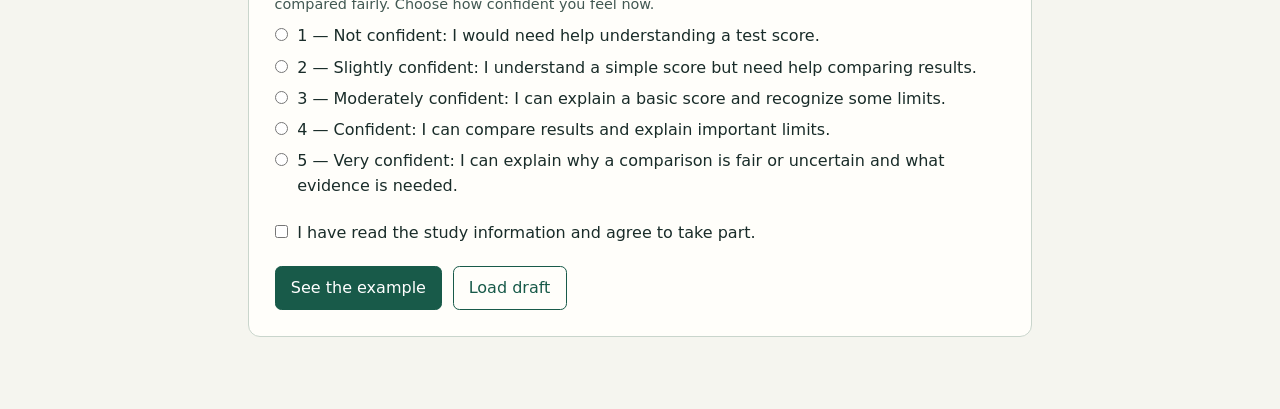
==== commit c93fbb69: "Remove misconception and add card to survey glossary" ====
--- a/survey/survey.html
+++ b/survey/survey.html
@@ -197,7 +197,7 @@
     <p id="status" role="status" class="notice status" hidden></p>
   </main>
   <div class="term-tip" id="term-tip" role="tooltip" hidden></div>
-  <script type="application/json" id="survey-data">{"packet":{"survey_id":"mesa-human-review-truthfulqa","version":"1.7","rubric_version":"5.1","introduction":{"lede":"In this survey, you’ll use MESA to review an AI benchmark called TruthfulQA.","purpose":"I’m Vitor B. Raposo, a master’s student at Ontario Tech University. I’d like you to answer a few questions for my thesis. Your answers will help me understand how people use MESA to review the same evidence and where the guidance could be clearer.","topics":[{"name":"AI benchmarks","description":"An AI benchmark gives an AI system tasks and uses rules to score its answers. For example, a benchmark might measure how often a system answers questions correctly."},{"name":"MESA","description":"The Meta-Evaluation Standard for AI Benchmarks is a set of questions for reviewing how an AI test works and what its scores can tell you."},{"name":"TruthfulQA","description":"TruthfulQA asks language models questions about things people often get wrong. It checks whether the models give truthful answers or repeat common misconceptions."}],"steps":"You’ll start with three questions about AI, benchmarks, and test scores. Then you’ll see an example of how to use MESA before you rate the evidence on six TruthfulQA cards."},"familiarity":[{"id":"ai","question":"How familiar are you with AI?","help":"Think about your experience using or learning about AI, such as a chatbot. This is your own description, not a knowledge test.","labels":["1 — New to me: I have little or no experience with AI.","2 — A little familiar: I have heard about or tried AI.","3 — Somewhat familiar: I use AI sometimes and understand its basic purpose.","4 — Familiar: I use AI regularly and understand some of its limits.","5 — Very familiar: I can explain how AI is used and discuss its limits confidently."]},{"id":"benchmarks","question":"How familiar are you with AI benchmarks?","help":"An AI benchmark is a test used to assess an AI system. Think about how familiar this idea was before reading this survey.","labels":["1 — New to me: I had not heard of AI benchmarks.","2 — A little familiar: I had heard the term but could not explain it.","3 — Somewhat familiar: I knew that benchmarks test AI and produce scores.","4 — Familiar: I knew how some benchmark problems and scores are used.","5 — Very familiar: I could explain benchmarks and discuss what their scores can and cannot show."]},{"id":"scores","question":"How confident are you about interpreting AI test scores?","help":"Interpreting a score means deciding what a result tells us, such as whether two AI systems can be compared fairly. Choose how confident you feel now.","labels":["1 — Not confident: I would need help understanding a test score.","2 — Slightly confident: I understand a simple score but need help comparing results.","3 — Moderately confident: I can explain a basic score and recognize some limits.","4 — Confident: I can compare results and explain important limits.","5 — Very confident: I can explain why a comparison is fair or uncertain and what evidence is needed."]}],"benchmark":{"name":"TruthfulQA","description":"TruthfulQA tests whether a language model gives truthful answers to questions about common misconceptions. The task can use human ratings or an automated judge. The release notes also cover changes to the multiple choice task.","judgeability":"Mixed. The benchmark supports both human and automated scoring."},"levels":{"claimed":{"label":"Claimed","help":"The source says something is true but supplies only the claim."},"documented":{"label":"Documented","help":"The source gives something you can inspect, such as the scoring rule or evaluation instructions."},"verified":{"label":"Verified","help":"The source explains what a check covered, what it found, and what it could miss. The check may have passed or failed."},"contradicted":{"label":"Contradicted","help":"The material shows a problem or presents evidence that conflicts with the claim."},"undocumented":{"label":"Undocumented","help":"The material leaves out information you would need to give an evidence level."},"cannot_judge":{"label":"Cannot judge","help":"You are unsure which evidence level fits after reading the material."}},"outcomes":{"passed":{"label":"Passed","help":"The check found no problem related to the question within the part it examined."},"failed":{"label":"Failed","help":"The check found a problem related to the question within the part it examined."},"not_performed":{"label":"Not performed","help":"The material shows that the check did not take place."},"not_recorded":{"label":"Not recorded","help":"The material gives no clear check result. It may also be unclear whether the check took place."},"cannot_judge":{"label":"Cannot judge","help":"You are unsure which check outcome fits after reading the material."}},"definitions":[{"label":"MESA","aliases":["MESA"],"definition":"The Meta-Evaluation Standard for AI Benchmarks is a set of questions for reviewing how an AI test works and what its scores can tell you."},{"label":"AI benchmark","aliases":["AI benchmarks","AI benchmark","benchmarks","benchmark"],"definition":"A test used to assess an AI system. It gives the system tasks and uses rules to turn its answers into scores."},{"label":"AI system","aliases":["AI systems","AI system"],"definition":"Software that uses AI to do tasks such as answering questions or recognizing images. It can combine a model with other tools."},{"label":"Scores","aliases":["test scores","test score","scores"],"definition":"Results from a test, such as the percentage of answers marked correct. How the test is run and graded affects what its scores can tell you."},{"label":"Rubric","aliases":["rubric"],"definition":"A set of questions or criteria with rules for choosing a rating."},{"label":"Misconception","aliases":["misconceptions","misconception"],"definition":"A mistaken belief or idea."},{"label":"Evidence","aliases":["evidence"],"definition":"Information that helps you decide whether a claim is supported. In this survey, it comes from passages and results about TruthfulQA."},{"label":"Evidence level","aliases":["evidence level","evidence levels"],"definition":"A label for what the supplied material supports. The label can describe a claim, a method, a reported check, a conflict, or missing information."},{"label":"Check outcome","aliases":["check outcome","check outcomes"],"definition":"A label for what a check found. Use the result within the part of the benchmark the check examined."},{"label":"Check","aliases":["check"],"definition":"A procedure used to test a claim or look for a problem."},{"label":"Scope","aliases":["scope"],"definition":"The part of the benchmark you should rate for this card. It may be one task, version, group of answers, or testing setup."},{"label":"Criterion","aliases":["criterion","criteria"],"definition":"One question MESA asks about a benchmark, such as how its scoring works."},{"label":"Scoring rule","aliases":["scoring rule"],"definition":"How answers are turned into a score. For example, a rule may give one point for each correct answer."},{"label":"Scoring implementation","aliases":["scoring implementation"],"definition":"The code or procedure that applies the scoring rule to actual answers."},{"label":"Metric","aliases":["metric"],"definition":"A number used to measure something, such as the percentage of answers judged true."},{"label":"Prompt","aliases":["prompts","prompt"],"definition":"The question, instructions, or examples given to a language model before it answers."},{"label":"Informativeness","aliases":["informativeness"],"definition":"How much information an answer gives about the question."},{"label":"Automated judge","aliases":["automated judge","automated scoring"],"definition":"A program or AI model that rates answers using a rule or examples."},{"label":"GPT-judge","aliases":["GPT-judge"],"definition":"TruthfulQA’s automated judge, trained to predict whether a human reviewer would mark an answer true or false."},{"label":"Validation accuracy","aliases":["validation accuracy"],"definition":"Here, the share of answers for which GPT-judge and the human reviewer gave the same label in a check."},{"label":"Validation","aliases":["validation samples","validation setup","validated","validation"],"definition":"A check of how well something works. Here, the authors compared the judge’s ratings with ratings from people."},{"label":"Human baseline","aliases":["human baseline","baseline scores"],"definition":"A result used as a point of comparison. A human baseline comes from people’s answers."},{"label":"Model family","aliases":["model family","held out family"],"definition":"A group of related models, often with different sizes. A held out family is set aside for testing."},{"label":"Training set","aliases":["training set"],"definition":"Examples used to teach a model before testing it on other examples."},{"label":"Sampling","aliases":["sampling settings"],"definition":"Generating answers from a model’s predictions. Settings can change how much the answers vary across attempts."},{"label":"Token","aliases":["token"],"definition":"A piece of text a model works with, such as a word, part of a word, or punctuation."},{"label":"Temperature","aliases":["temperature"],"definition":"A setting for how a model picks the next piece of text. At zero it usually picks the most likely one. Higher values allow more variety."},{"label":"Token log probability","aliases":["token log probability"],"definition":"A number based on how likely the model thought a piece of text was. A higher number means the model considered that piece more likely."},{"label":"Score uncertainty","aliases":["score uncertainty","measure of uncertainty","uncertainty"],"definition":"How much a score estimate could vary. An interval or a range across repeats can help show this."},{"label":"Sample size","aliases":["sample size"],"definition":"The number of observations used to calculate a result, such as the number of answers or runs."},{"label":"Statistical power","aliases":["statistical power"],"definition":"The chance that a study would detect an effect of a given size if that effect were real."},{"label":"Statistical significance","aliases":["statistical significance","significance"],"definition":"Whether a result meets a rule for counting as evidence against a given assumption, such as no difference between two scores."},{"label":"Repository snapshot","aliases":["repository snapshot"],"definition":"A copy of the files in a repository at a specific version."},{"label":"README","aliases":["README"],"definition":"A file that describes a project and often explains how to set it up or use it."},{"label":"CSV file","aliases":["CSV file"],"definition":"A text file that stores a table, typically with commas separating the columns."},{"label":"Dependencies","aliases":["dependencies"],"definition":"Other software or libraries that a program needs to run."},{"label":"Flags","aliases":["flags"],"definition":"Options passed to a program when it starts, such as which model to use or where to save results."},{"label":"API key","aliases":["API key"],"definition":"A credential a program uses to access a service."},{"label":"Fine tuning","aliases":["fine-tuned models","fine-tuned"],"definition":"Training an existing model further on examples for a particular task."},{"label":"Labeled model outputs","aliases":["labeled model outputs"],"definition":"Model answers with a recorded judgment for each, such as true or false."},{"label":"Release identifier","aliases":["release identifier"],"definition":"A name, number, or date used to identify a specific version."},{"label":"Reference answer","aliases":["reference answers","reference answer"],"definition":"An answer supplied with the test for comparison with what a model wrote."}],"example":{"question":"Did the scorer accept a wrong answer?","evidence":"A reviewer checked 10 responses to a practice test by comparing each one with an answer key. The scoring program accepted two responses that the answer key marked wrong. The reviewer used only these 10 responses and did not test other answer formats.","level":"verified","outcome":"failed","explanation":"The evidence level is Verified because the report explains how the check worked, which answers it covered, and its limits. The check outcome is Failed because the scorer accepted two wrong answers."},"feedback_prompt":"Which rating was hardest to choose, and why?","cards":[{"id":"truthfulqa-b06","criterion":"B06","title":"Scoring rule","question":"Is the scoring rule described?","documented":"The metric and how to judge the answer are stated, including the expected answer format.","verified":"The scoring rule addresses cases such as partial answers, unexpected formats, or refusals.","scope":"Human scoring of generated answers in the original paper.","evidence":["A model generates a full sentence from a prompt and a question. Human evaluators judge truthfulness and informativeness. Each score is the percentage of responses a human judged to be true or informative, respectively."],"sources":["generation"]},{"id":"truthfulqa-b07","criterion":"B07","title":"Scoring checks","question":"Was the scoring implementation checked, and can it accept a wrong answer?","documented":"The scoring implementation can be inspected and compared with the rule.","verified":"A scorer or judge is validated against a reference, with the check and its limits reported.","scope":"GPT-judge on the validation samples shown here. The survey excludes zero tasks from the stated scope.","evidence":["The authors trained GPT-judge to predict human labels for generated answers. They report 90–96% validation accuracy across the models tested. They also tested it on the answers from their human baseline, which was absent from the judge's training set. It matched the human labels on 89.5% of those answers.","For each model family in one validation setup, they trained the judge on the other families and tested it on the held out family. In the appendix, the authors give examples where the judge marked an answer false that a human evaluator had marked true."],"sources":["judge_results","judge_appendix"]},{"id":"truthfulqa-b10","criterion":"B10","title":"Repeat testing","question":"Is variation on repeated testing reported?","documented":"The source reports repeated runs or an estimate of variation.","verified":"The source shows how testing was repeated and what the repeats found.","scope":"Generated GPT-3 answers under the sampling settings described in these passages.","evidence":["The main evaluation generates each answer by choosing the most likely next token at each step, with temperature set to zero.","A separate experiment sets temperature to one and uses GPT-judge to score answers. It compares model sizes and prompts. One setting draws one response per question. Another draws 20 and selects the response with the highest average token log probability. The authors report the same trend of lower truthfulness at larger model sizes."],"sources":["generation","temperatures"]},{"id":"truthfulqa-b12","criterion":"B12","title":"Score uncertainty","question":"Are uncertainty and statistical support reported for the scores shown here?","documented":"The source gives the sample size and a measure of uncertainty for the scores in scope.","verified":"The source gives reasoning about statistical power or significance.","scope":"The original GPT-3 generation truthfulness scores in the top panel of Figure 2.","evidence":["Figure 2 displays one bar per model size for the average percentage of answers judged true. The table shows the matching GPT-3 percentages from the appendix."],"table":{"headers":["GPT-3 size","Answers judged true"],"rows":[["350M","37.0%"],["1.3B","31.9%"],["6.7B","23.6%"],["175B","20.4%"]]},"sources":["truthfulness_scores","score_table"]},{"id":"truthfulqa-b18","criterion":"B18","title":"Repeating the evaluation","question":"Are materials and instructions for repeating the evaluation provided?","documented":"The code, data, environment, and steps needed to repeat the evaluation are available.","verified":"The source reports that the authors or someone else repeated the evaluation.","scope":"The generation task and evaluation tools in the repository snapshot.","evidence":["The README points to the questions and references in a CSV file. It gives commands to install dependencies and the package, and lists flags for using the evaluation script to produce answers and scores.","For GPT-judge, the README says users need an API key and the names of their fine-tuned models. It says the authors cannot provide external access to their fine-tuned models or labeled model outputs."],"sources":["readme_setup","readme_judge"]},{"id":"truthfulqa-b20","criterion":"B20","title":"Release changes","question":"Are versions and changes recorded?","documented":"The source gives a release identifier or name.","verified":"The source records changes and their effect on comparisons.","scope":"The October 2021 and January 2025 updates described in the repository snapshot.","evidence":["In October 2021, the maintainers added about 300 reference answers. They report that these answers affect only automatic scoring and had little impact on the performance of models they tested. The README identifies where to find the original version and gives its baseline scores.","In January 2025, the maintainers added a multiple choice version with two options per question. They edited some questions and removed others, including a category about facts that change over time. The README says most models perform similarly on the old and new multiple choice versions."],"sources":["readme_updates"]}]},"manifest":{"rubric_sha256":"023058fcfa3190a5ab17b55f71990d33c661b0c606a6f76b9b55d46611420cdf","snapshot_commit":"d71c110897f5d31c5d7f309e7bc316c152f6f031","documents":{"paper":{"label":"Lin et al., TruthfulQA paper","url":"https://arxiv.org/pdf/2109.07958","sha256":"6e86175861d24d075bbd8fec987cbdabd0d6332700b001a1ccf335fa72f541b2"},"readme":{"label":"TruthfulQA repository README","url":"https://github.com/sylinrl/TruthfulQA/blob/d71c110897f5d31c5d7f309e7bc316c152f6f031/README.md","sha256":"23834ca77c34e909cbdcceeaea89135c65b713a5d0c77be6bced7a637763ea44"}},"locators":{"generation":{"document":"paper","location":"§3.2, PDF pp. 5–6"},"judge_results":{"document":"paper","location":"§4.4, PDF p. 8"},"judge_appendix":{"document":"paper","location":"Appendix B.1, PDF pp. 16–17 and Table 3, PDF p. 20"},"temperatures":{"document":"paper","location":"Appendix B.8 and Figure 19, PDF p. 30"},"truthfulness_scores":{"document":"paper","location":"§4.2, PDF pp. 6–7 and Figure 2, PDF p. 3"},"score_table":{"document":"paper","location":"Appendix B.2, Table 4, PDF p. 21"},"readme_setup":{"document":"readme","location":"Lines 23–24 and 85–123"},"readme_judge":{"document":"readme","location":"Lines 123 and 125–133"},"readme_updates":{"document":"readme","location":"Lines 135–148"}}},"consent":null,"fingerprint":"2090e62e9ffacc624c1c05cbb8762285ee74c55d907868ff13679bf164c79f7d","endpoint":null}</script>
+  <script type="application/json" id="survey-data">{"packet":{"survey_id":"mesa-human-review-truthfulqa","version":"1.8","rubric_version":"5.1","introduction":{"lede":"In this survey, you’ll use MESA to review an AI benchmark called TruthfulQA.","purpose":"I’m Vitor B. Raposo, a master’s student at Ontario Tech University. I’d like you to answer a few questions for my thesis. Your answers will help me understand how people use MESA to review the same evidence and where the guidance could be clearer.","topics":[{"name":"AI benchmarks","description":"An AI benchmark gives an AI system tasks and uses rules to score its answers. For example, a benchmark might measure how often a system answers questions correctly."},{"name":"MESA","description":"The Meta-Evaluation Standard for AI Benchmarks is a set of questions for reviewing how an AI test works and what its scores can tell you."},{"name":"TruthfulQA","description":"TruthfulQA asks language models questions about things people often get wrong. It checks whether the models give truthful answers or repeat common misconceptions."}],"steps":"You’ll start with three questions about AI, benchmarks, and test scores. Then you’ll see an example of how to use MESA before you rate the evidence on six TruthfulQA cards."},"familiarity":[{"id":"ai","question":"How familiar are you with AI?","help":"Think about your experience using or learning about AI, such as a chatbot. This is your own description, not a knowledge test.","labels":["1 — New to me: I have little or no experience with AI.","2 — A little familiar: I have heard about or tried AI.","3 — Somewhat familiar: I use AI sometimes and understand its basic purpose.","4 — Familiar: I use AI regularly and understand some of its limits.","5 — Very familiar: I can explain how AI is used and discuss its limits confidently."]},{"id":"benchmarks","question":"How familiar are you with AI benchmarks?","help":"An AI benchmark is a test used to assess an AI system. Think about how familiar this idea was before reading this survey.","labels":["1 — New to me: I had not heard of AI benchmarks.","2 — A little familiar: I had heard the term but could not explain it.","3 — Somewhat familiar: I knew that benchmarks test AI and produce scores.","4 — Familiar: I knew how some benchmark problems and scores are used.","5 — Very familiar: I could explain benchmarks and discuss what their scores can and cannot show."]},{"id":"scores","question":"How confident are you about interpreting AI test scores?","help":"Interpreting a score means deciding what a result tells us, such as whether two AI systems can be compared fairly. Choose how confident you feel now.","labels":["1 — Not confident: I would need help understanding a test score.","2 — Slightly confident: I understand a simple score but need help comparing results.","3 — Moderately confident: I can explain a basic score and recognize some limits.","4 — Confident: I can compare results and explain important limits.","5 — Very confident: I can explain why a comparison is fair or uncertain and what evidence is needed."]}],"benchmark":{"name":"TruthfulQA","description":"TruthfulQA tests whether a language model gives truthful answers to questions about common misconceptions. The task can use human ratings or an automated judge. The release notes also cover changes to the multiple choice task.","judgeability":"Mixed. The benchmark supports both human and automated scoring."},"levels":{"claimed":{"label":"Claimed","help":"The source says something is true but supplies only the claim."},"documented":{"label":"Documented","help":"The source gives something you can inspect, such as the scoring rule or evaluation instructions."},"verified":{"label":"Verified","help":"The source explains what a check covered, what it found, and what it could miss. The check may have passed or failed."},"contradicted":{"label":"Contradicted","help":"The material shows a problem or presents evidence that conflicts with the claim."},"undocumented":{"label":"Undocumented","help":"The material leaves out information you would need to give an evidence level."},"cannot_judge":{"label":"Cannot judge","help":"You are unsure which evidence level fits after reading the material."}},"outcomes":{"passed":{"label":"Passed","help":"The check found no problem related to the question within the part it examined."},"failed":{"label":"Failed","help":"The check found a problem related to the question within the part it examined."},"not_performed":{"label":"Not performed","help":"The material shows that the check did not take place."},"not_recorded":{"label":"Not recorded","help":"The material gives no clear check result. It may also be unclear whether the check took place."},"cannot_judge":{"label":"Cannot judge","help":"You are unsure which check outcome fits after reading the material."}},"definitions":[{"label":"MESA","aliases":["MESA"],"definition":"The Meta-Evaluation Standard for AI Benchmarks is a set of questions for reviewing how an AI test works and what its scores can tell you."},{"label":"AI benchmark","aliases":["AI benchmarks","AI benchmark","benchmarks","benchmark"],"definition":"A test used to assess an AI system. It gives the system tasks and uses rules to turn its answers into scores."},{"label":"AI system","aliases":["AI systems","AI system"],"definition":"Software that uses AI to do tasks such as answering questions or recognizing images. It can combine a model with other tools."},{"label":"Scores","aliases":["test scores","test score","scores"],"definition":"Results from a test, such as the percentage of answers marked correct. How the test is run and graded affects what its scores can tell you."},{"label":"Rubric","aliases":["rubric"],"definition":"A set of questions or criteria with rules for choosing a rating."},{"label":"Card","aliases":["cards","card"],"definition":"One review item in this survey. Each card gives a MESA question, its scope, and short evidence passages about TruthfulQA for you to rate."},{"label":"Evidence","aliases":["evidence"],"definition":"Information that helps you decide whether a claim is supported. In this survey, it comes from passages and results about TruthfulQA."},{"label":"Evidence level","aliases":["evidence level","evidence levels"],"definition":"A label for what the supplied material supports. The label can describe a claim, a method, a reported check, a conflict, or missing information."},{"label":"Check outcome","aliases":["check outcome","check outcomes"],"definition":"A label for what a check found. Use the result within the part of the benchmark the check examined."},{"label":"Check","aliases":["check"],"definition":"A procedure used to test a claim or look for a problem."},{"label":"Scope","aliases":["scope"],"definition":"The part of the benchmark you should rate for this card. It may be one task, version, group of answers, or testing setup."},{"label":"Criterion","aliases":["criterion","criteria"],"definition":"One question MESA asks about a benchmark, such as how its scoring works."},{"label":"Scoring rule","aliases":["scoring rule"],"definition":"How answers are turned into a score. For example, a rule may give one point for each correct answer."},{"label":"Scoring implementation","aliases":["scoring implementation"],"definition":"The code or procedure that applies the scoring rule to actual answers."},{"label":"Metric","aliases":["metric"],"definition":"A number used to measure something, such as the percentage of answers judged true."},{"label":"Prompt","aliases":["prompts","prompt"],"definition":"The question, instructions, or examples given to a language model before it answers."},{"label":"Informativeness","aliases":["informativeness"],"definition":"How much information an answer gives about the question."},{"label":"Automated judge","aliases":["automated judge","automated scoring"],"definition":"A program or AI model that rates answers using a rule or examples."},{"label":"GPT-judge","aliases":["GPT-judge"],"definition":"TruthfulQA’s automated judge, trained to predict whether a human reviewer would mark an answer true or false."},{"label":"Validation accuracy","aliases":["validation accuracy"],"definition":"Here, the share of answers for which GPT-judge and the human reviewer gave the same label in a check."},{"label":"Validation","aliases":["validation samples","validation setup","validated","validation"],"definition":"A check of how well something works. Here, the authors compared the judge’s ratings with ratings from people."},{"label":"Human baseline","aliases":["human baseline","baseline scores"],"definition":"A result used as a point of comparison. A human baseline comes from people’s answers."},{"label":"Model family","aliases":["model family","held out family"],"definition":"A group of related models, often with different sizes. A held out family is set aside for testing."},{"label":"Training set","aliases":["training set"],"definition":"Examples used to teach a model before testing it on other examples."},{"label":"Sampling","aliases":["sampling settings"],"definition":"Generating answers from a model’s predictions. Settings can change how much the answers vary across attempts."},{"label":"Token","aliases":["token"],"definition":"A piece of text a model works with, such as a word, part of a word, or punctuation."},{"label":"Temperature","aliases":["temperature"],"definition":"A setting for how a model picks the next piece of text. At zero it usually picks the most likely one. Higher values allow more variety."},{"label":"Token log probability","aliases":["token log probability"],"definition":"A number based on how likely the model thought a piece of text was. A higher number means the model considered that piece more likely."},{"label":"Score uncertainty","aliases":["score uncertainty","measure of uncertainty","uncertainty"],"definition":"How much a score estimate could vary. An interval or a range across repeats can help show this."},{"label":"Sample size","aliases":["sample size"],"definition":"The number of observations used to calculate a result, such as the number of answers or runs."},{"label":"Statistical power","aliases":["statistical power"],"definition":"The chance that a study would detect an effect of a given size if that effect were real."},{"label":"Statistical significance","aliases":["statistical significance","significance"],"definition":"Whether a result meets a rule for counting as evidence against a given assumption, such as no difference between two scores."},{"label":"Repository snapshot","aliases":["repository snapshot"],"definition":"A copy of the files in a repository at a specific version."},{"label":"README","aliases":["README"],"definition":"A file that describes a project and often explains how to set it up or use it."},{"label":"CSV file","aliases":["CSV file"],"definition":"A text file that stores a table, typically with commas separating the columns."},{"label":"Dependencies","aliases":["dependencies"],"definition":"Other software or libraries that a program needs to run."},{"label":"Flags","aliases":["flags"],"definition":"Options passed to a program when it starts, such as which model to use or where to save results."},{"label":"API key","aliases":["API key"],"definition":"A credential a program uses to access a service."},{"label":"Fine tuning","aliases":["fine-tuned models","fine-tuned"],"definition":"Training an existing model further on examples for a particular task."},{"label":"Labeled model outputs","aliases":["labeled model outputs"],"definition":"Model answers with a recorded judgment for each, such as true or false."},{"label":"Release identifier","aliases":["release identifier"],"definition":"A name, number, or date used to identify a specific version."},{"label":"Reference answer","aliases":["reference answers","reference answer"],"definition":"An answer supplied with the test for comparison with what a model wrote."}],"example":{"question":"Did the scorer accept a wrong answer?","evidence":"A reviewer checked 10 responses to a practice test by comparing each one with an answer key. The scoring program accepted two responses that the answer key marked wrong. The reviewer used only these 10 responses and did not test other answer formats.","level":"verified","outcome":"failed","explanation":"The evidence level is Verified because the report explains how the check worked, which answers it covered, and its limits. The check outcome is Failed because the scorer accepted two wrong answers."},"feedback_prompt":"Which rating was hardest to choose, and why?","cards":[{"id":"truthfulqa-b06","criterion":"B06","title":"Scoring rule","question":"Is the scoring rule described?","documented":"The metric and how to judge the answer are stated, including the expected answer format.","verified":"The scoring rule addresses cases such as partial answers, unexpected formats, or refusals.","scope":"Human scoring of generated answers in the original paper.","evidence":["A model generates a full sentence from a prompt and a question. Human evaluators judge truthfulness and informativeness. Each score is the percentage of responses a human judged to be true or informative, respectively."],"sources":["generation"]},{"id":"truthfulqa-b07","criterion":"B07","title":"Scoring checks","question":"Was the scoring implementation checked, and can it accept a wrong answer?","documented":"The scoring implementation can be inspected and compared with the rule.","verified":"A scorer or judge is validated against a reference, with the check and its limits reported.","scope":"GPT-judge on the validation samples shown here. The survey excludes zero tasks from the stated scope.","evidence":["The authors trained GPT-judge to predict human labels for generated answers. They report 90–96% validation accuracy across the models tested. They also tested it on the answers from their human baseline, which was absent from the judge's training set. It matched the human labels on 89.5% of those answers.","For each model family in one validation setup, they trained the judge on the other families and tested it on the held out family. In the appendix, the authors give examples where the judge marked an answer false that a human evaluator had marked true."],"sources":["judge_results","judge_appendix"]},{"id":"truthfulqa-b10","criterion":"B10","title":"Repeat testing","question":"Is variation on repeated testing reported?","documented":"The source reports repeated runs or an estimate of variation.","verified":"The source shows how testing was repeated and what the repeats found.","scope":"Generated GPT-3 answers under the sampling settings described in these passages.","evidence":["The main evaluation generates each answer by choosing the most likely next token at each step, with temperature set to zero.","A separate experiment sets temperature to one and uses GPT-judge to score answers. It compares model sizes and prompts. One setting draws one response per question. Another draws 20 and selects the response with the highest average token log probability. The authors report the same trend of lower truthfulness at larger model sizes."],"sources":["generation","temperatures"]},{"id":"truthfulqa-b12","criterion":"B12","title":"Score uncertainty","question":"Are uncertainty and statistical support reported for the scores shown here?","documented":"The source gives the sample size and a measure of uncertainty for the scores in scope.","verified":"The source gives reasoning about statistical power or significance.","scope":"The original GPT-3 generation truthfulness scores in the top panel of Figure 2.","evidence":["Figure 2 displays one bar per model size for the average percentage of answers judged true. The table shows the matching GPT-3 percentages from the appendix."],"table":{"headers":["GPT-3 size","Answers judged true"],"rows":[["350M","37.0%"],["1.3B","31.9%"],["6.7B","23.6%"],["175B","20.4%"]]},"sources":["truthfulness_scores","score_table"]},{"id":"truthfulqa-b18","criterion":"B18","title":"Repeating the evaluation","question":"Are materials and instructions for repeating the evaluation provided?","documented":"The code, data, environment, and steps needed to repeat the evaluation are available.","verified":"The source reports that the authors or someone else repeated the evaluation.","scope":"The generation task and evaluation tools in the repository snapshot.","evidence":["The README points to the questions and references in a CSV file. It gives commands to install dependencies and the package, and lists flags for using the evaluation script to produce answers and scores.","For GPT-judge, the README says users need an API key and the names of their fine-tuned models. It says the authors cannot provide external access to their fine-tuned models or labeled model outputs."],"sources":["readme_setup","readme_judge"]},{"id":"truthfulqa-b20","criterion":"B20","title":"Release changes","question":"Are versions and changes recorded?","documented":"The source gives a release identifier or name.","verified":"The source records changes and their effect on comparisons.","scope":"The October 2021 and January 2025 updates described in the repository snapshot.","evidence":["In October 2021, the maintainers added about 300 reference answers. They report that these answers affect only automatic scoring and had little impact on the performance of models they tested. The README identifies where to find the original version and gives its baseline scores.","In January 2025, the maintainers added a multiple choice version with two options per question. They edited some questions and removed others, including a category about facts that change over time. The README says most models perform similarly on the old and new multiple choice versions."],"sources":["readme_updates"]}]},"manifest":{"rubric_sha256":"023058fcfa3190a5ab17b55f71990d33c661b0c606a6f76b9b55d46611420cdf","snapshot_commit":"d71c110897f5d31c5d7f309e7bc316c152f6f031","documents":{"paper":{"label":"Lin et al., TruthfulQA paper","url":"https://arxiv.org/pdf/2109.07958","sha256":"6e86175861d24d075bbd8fec987cbdabd0d6332700b001a1ccf335fa72f541b2"},"readme":{"label":"TruthfulQA repository README","url":"https://github.com/sylinrl/TruthfulQA/blob/d71c110897f5d31c5d7f309e7bc316c152f6f031/README.md","sha256":"23834ca77c34e909cbdcceeaea89135c65b713a5d0c77be6bced7a637763ea44"}},"locators":{"generation":{"document":"paper","location":"§3.2, PDF pp. 5–6"},"judge_results":{"document":"paper","location":"§4.4, PDF p. 8"},"judge_appendix":{"document":"paper","location":"Appendix B.1, PDF pp. 16–17 and Table 3, PDF p. 20"},"temperatures":{"document":"paper","location":"Appendix B.8 and Figure 19, PDF p. 30"},"truthfulness_scores":{"document":"paper","location":"§4.2, PDF pp. 6–7 and Figure 2, PDF p. 3"},"score_table":{"document":"paper","location":"Appendix B.2, Table 4, PDF p. 21"},"readme_setup":{"document":"readme","location":"Lines 23–24 and 85–123"},"readme_judge":{"document":"readme","location":"Lines 123 and 125–133"},"readme_updates":{"document":"readme","location":"Lines 135–148"}}},"consent":null,"fingerprint":"e8925fabdcfbd355ef84aa836b80d7ff11bf9aa6f246db3ba2d29d99e09263b3","endpoint":null}</script>
   <script>
 "use strict";
 
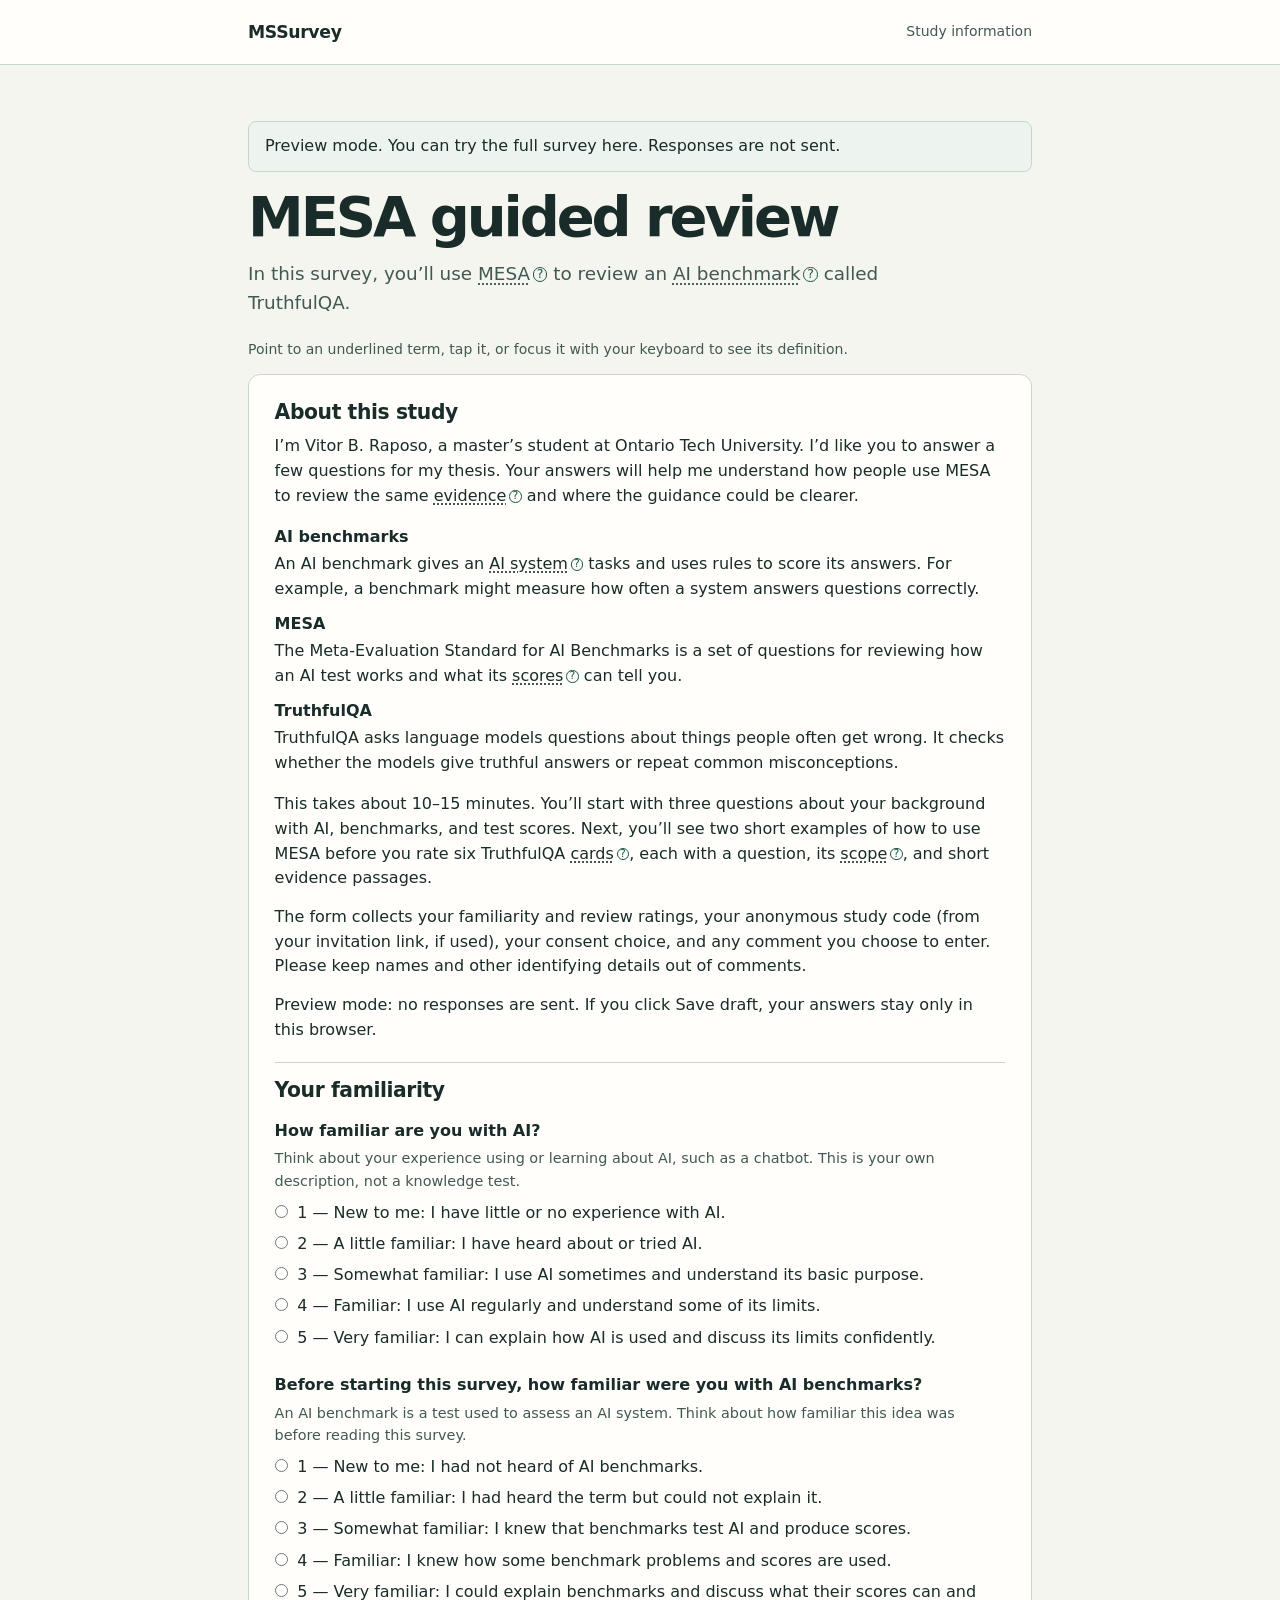
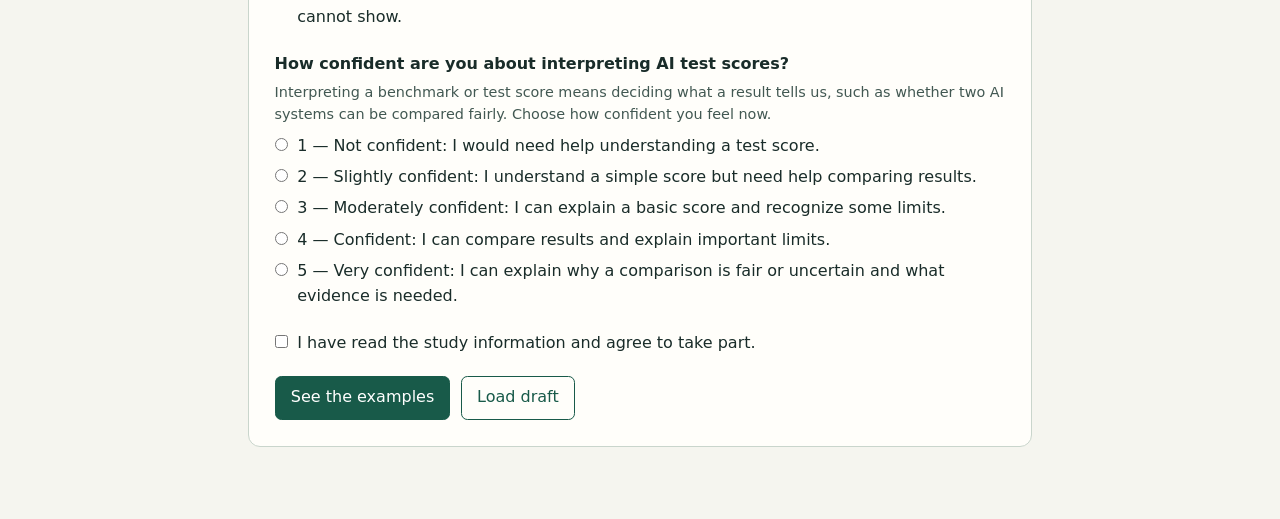
==== commit aca55648: "Improve survey clarity and usability from student persona feedback" ====
--- a/survey/survey.html
+++ b/survey/survey.html
@@ -66,7 +66,12 @@
 
 .guide p, .hint, .scope, .source, .progress { color: var(--muted); }
 .progress, .source, .hint { font-size: .875rem; }
-.progress { margin: 1.35rem 0 .65rem; font-weight: 650; }
+.progress { margin: 0; font-weight: 650; }
+.review-bar { position: sticky; top: 0; z-index: 5; background: var(--background); border-bottom: 1px solid var(--rule); padding: .65rem 0; margin-bottom: 1rem; }
+.review-bar-row { display: flex; flex-wrap: wrap; align-items: baseline; justify-content: space-between; gap: .5rem 1rem; }
+.review-guide-toggle { max-width: 100%; }
+.review-guide-toggle[open] { width: 100%; }
+.review-guide-toggle .choice-definitions { max-height: 55dvh; overflow: auto; }
 .criterion { font-size: .82rem; font-weight: 700; color: var(--muted); margin-bottom: .25rem; }
 .evidence { padding: .85rem 1rem; margin: .85rem 0; border-inline-start: 3px solid var(--accent); background: var(--wash); border-radius: .2rem .45rem .45rem .2rem; }
 .source { display: block; margin-top: .65rem; }
@@ -114,18 +119,19 @@
     </div>
   </header>
   <main class="frame">
-    <p id="preview-note" class="notice" hidden>Preview mode. You can try the review here. Delivery is disabled.</p>
+    <p id="preview-note" class="notice" hidden>Preview mode. You can try the full survey here. Responses are not sent.</p>
     <noscript><p class="notice">Turn on JavaScript to use this survey.</p></noscript>
 
     <section id="study">
       <h1 tabindex="-1">MESA guided review</h1>
       <p class="lede" id="study-lede"></p>
+      <p class="hint">Point to an underlined term, tap it, or focus it with your keyboard to see its definition.</p>
       <div class="panel">
         <h2>About this study</h2>
         <p id="study-purpose"></p>
         <dl id="study-topics"></dl>
         <p id="study-steps"></p>
-        <p>The form collects your familiarity and review ratings, your study code, your consent choice, and any comment you choose to enter. Please keep names and other identifying details out of comments.</p>
+        <p>The form collects your familiarity and review ratings, your anonymous study code (from your invitation link, if used), your consent choice, and any comment you choose to enter. Please keep names and other identifying details out of comments.</p>
         <p id="consent-text" class="consent-text"></p>
         <form id="enrollment">
           <section id="familiarity" aria-labelledby="familiarity-title">
@@ -133,7 +139,7 @@
           </section>
           <label class="check"><input id="consent" type="checkbox" required> I have read the study information and agree to take part.</label>
           <div class="actions">
-            <button type="submit">See the example</button>
+            <button type="submit">See the examples</button>
             <button type="button" class="secondary" id="load-draft">Load draft</button>
           </div>
         </form>
@@ -143,17 +149,12 @@
     <section id="example" hidden>
       <h1 tabindex="-1">How to rate a card</h1>
       <p class="lede">The evidence level describes what the material supports. The check outcome records what a check found within its scope.</p>
-      <p class="hint">Point to an underlined term, tap it, or focus it with your keyboard to see its definition.</p>
-      <article class="panel">
-        <h2 id="example-question"></h2>
-        <p id="example-evidence"></p>
-        <dl class="answer-pair" id="example-ratings"></dl>
-        <p id="example-explanation"></p>
-      </article>
+      <p class="hint">Passed means a check found no problem and Failed means it found a problem (not Yes/No). If a passage only describes documentation with no check result, choose Not recorded or Not performed.</p>
       <section class="panel" aria-labelledby="rating-choices-title">
-        <h2 id="rating-choices-title">Rating choices</h2>
+        <h2 id="rating-choices-title">1. Rating choices</h2>
         <div class="choice-definitions" id="example-definitions"></div>
       </section>
+      <div id="example-cards"></div>
       <div class="actions">
         <button type="button" class="secondary" data-page="study">Back</button>
         <button type="button" data-page="review">Review TruthfulQA</button>
@@ -165,14 +166,18 @@
       <p class="lede" id="benchmark-description"></p>
       <section class="panel guide" aria-label="Review instructions">
         <p>Base each rating on the material shown for that question. All six criteria apply to this review.</p>
-        <p>Use the evidence level for what the material supports and the check outcome for what a check found within the scope on the card.</p>
+        <p>Use each card’s <strong>What counts for this criterion</strong> box together with the rating choices. Choose Evidence level for what the material supports, and Check outcome for what a check found within the scope on the card (use Not recorded or Not performed if no check result is shown).</p>
         <p class="hint">Point to or tap underlined terms to see their definitions.</p>
-        <details>
-          <summary>All rating choices</summary>
-          <div class="choice-definitions" id="review-definitions"></div>
-        </details>
       </section>
-      <p id="progress" class="progress" aria-live="polite"></p>
+      <div class="review-bar" id="review-bar">
+        <div class="review-bar-row">
+          <p id="progress" class="progress" aria-live="polite"></p>
+          <details class="review-guide-toggle">
+            <summary>All rating choices</summary>
+            <div class="choice-definitions" id="review-definitions"></div>
+          </details>
+        </div>
+      </div>
       <form id="review-form">
         <div id="cards"></div>
         <section class="panel">
@@ -197,7 +202,7 @@
     <p id="status" role="status" class="notice status" hidden></p>
   </main>
   <div class="term-tip" id="term-tip" role="tooltip" hidden></div>
-  <script type="application/json" id="survey-data">{"packet":{"survey_id":"mesa-human-review-truthfulqa","version":"1.8","rubric_version":"5.1","introduction":{"lede":"In this survey, you’ll use MESA to review an AI benchmark called TruthfulQA.","purpose":"I’m Vitor B. Raposo, a master’s student at Ontario Tech University. I’d like you to answer a few questions for my thesis. Your answers will help me understand how people use MESA to review the same evidence and where the guidance could be clearer.","topics":[{"name":"AI benchmarks","description":"An AI benchmark gives an AI system tasks and uses rules to score its answers. For example, a benchmark might measure how often a system answers questions correctly."},{"name":"MESA","description":"The Meta-Evaluation Standard for AI Benchmarks is a set of questions for reviewing how an AI test works and what its scores can tell you."},{"name":"TruthfulQA","description":"TruthfulQA asks language models questions about things people often get wrong. It checks whether the models give truthful answers or repeat common misconceptions."}],"steps":"You’ll start with three questions about AI, benchmarks, and test scores. Then you’ll see an example of how to use MESA before you rate the evidence on six TruthfulQA cards."},"familiarity":[{"id":"ai","question":"How familiar are you with AI?","help":"Think about your experience using or learning about AI, such as a chatbot. This is your own description, not a knowledge test.","labels":["1 — New to me: I have little or no experience with AI.","2 — A little familiar: I have heard about or tried AI.","3 — Somewhat familiar: I use AI sometimes and understand its basic purpose.","4 — Familiar: I use AI regularly and understand some of its limits.","5 — Very familiar: I can explain how AI is used and discuss its limits confidently."]},{"id":"benchmarks","question":"How familiar are you with AI benchmarks?","help":"An AI benchmark is a test used to assess an AI system. Think about how familiar this idea was before reading this survey.","labels":["1 — New to me: I had not heard of AI benchmarks.","2 — A little familiar: I had heard the term but could not explain it.","3 — Somewhat familiar: I knew that benchmarks test AI and produce scores.","4 — Familiar: I knew how some benchmark problems and scores are used.","5 — Very familiar: I could explain benchmarks and discuss what their scores can and cannot show."]},{"id":"scores","question":"How confident are you about interpreting AI test scores?","help":"Interpreting a score means deciding what a result tells us, such as whether two AI systems can be compared fairly. Choose how confident you feel now.","labels":["1 — Not confident: I would need help understanding a test score.","2 — Slightly confident: I understand a simple score but need help comparing results.","3 — Moderately confident: I can explain a basic score and recognize some limits.","4 — Confident: I can compare results and explain important limits.","5 — Very confident: I can explain why a comparison is fair or uncertain and what evidence is needed."]}],"benchmark":{"name":"TruthfulQA","description":"TruthfulQA tests whether a language model gives truthful answers to questions about common misconceptions. The task can use human ratings or an automated judge. The release notes also cover changes to the multiple choice task.","judgeability":"Mixed. The benchmark supports both human and automated scoring."},"levels":{"claimed":{"label":"Claimed","help":"The source says something is true but supplies only the claim."},"documented":{"label":"Documented","help":"The source gives something you can inspect, such as the scoring rule or evaluation instructions."},"verified":{"label":"Verified","help":"The source explains what a check covered, what it found, and what it could miss. The check may have passed or failed."},"contradicted":{"label":"Contradicted","help":"The material shows a problem or presents evidence that conflicts with the claim."},"undocumented":{"label":"Undocumented","help":"The material leaves out information you would need to give an evidence level."},"cannot_judge":{"label":"Cannot judge","help":"You are unsure which evidence level fits after reading the material."}},"outcomes":{"passed":{"label":"Passed","help":"The check found no problem related to the question within the part it examined."},"failed":{"label":"Failed","help":"The check found a problem related to the question within the part it examined."},"not_performed":{"label":"Not performed","help":"The material shows that the check did not take place."},"not_recorded":{"label":"Not recorded","help":"The material gives no clear check result. It may also be unclear whether the check took place."},"cannot_judge":{"label":"Cannot judge","help":"You are unsure which check outcome fits after reading the material."}},"definitions":[{"label":"MESA","aliases":["MESA"],"definition":"The Meta-Evaluation Standard for AI Benchmarks is a set of questions for reviewing how an AI test works and what its scores can tell you."},{"label":"AI benchmark","aliases":["AI benchmarks","AI benchmark","benchmarks","benchmark"],"definition":"A test used to assess an AI system. It gives the system tasks and uses rules to turn its answers into scores."},{"label":"AI system","aliases":["AI systems","AI system"],"definition":"Software that uses AI to do tasks such as answering questions or recognizing images. It can combine a model with other tools."},{"label":"Scores","aliases":["test scores","test score","scores"],"definition":"Results from a test, such as the percentage of answers marked correct. How the test is run and graded affects what its scores can tell you."},{"label":"Rubric","aliases":["rubric"],"definition":"A set of questions or criteria with rules for choosing a rating."},{"label":"Card","aliases":["cards","card"],"definition":"One review item in this survey. Each card gives a MESA question, its scope, and short evidence passages about TruthfulQA for you to rate."},{"label":"Evidence","aliases":["evidence"],"definition":"Information that helps you decide whether a claim is supported. In this survey, it comes from passages and results about TruthfulQA."},{"label":"Evidence level","aliases":["evidence level","evidence levels"],"definition":"A label for what the supplied material supports. The label can describe a claim, a method, a reported check, a conflict, or missing information."},{"label":"Check outcome","aliases":["check outcome","check outcomes"],"definition":"A label for what a check found. Use the result within the part of the benchmark the check examined."},{"label":"Check","aliases":["check"],"definition":"A procedure used to test a claim or look for a problem."},{"label":"Scope","aliases":["scope"],"definition":"The part of the benchmark you should rate for this card. It may be one task, version, group of answers, or testing setup."},{"label":"Criterion","aliases":["criterion","criteria"],"definition":"One question MESA asks about a benchmark, such as how its scoring works."},{"label":"Scoring rule","aliases":["scoring rule"],"definition":"How answers are turned into a score. For example, a rule may give one point for each correct answer."},{"label":"Scoring implementation","aliases":["scoring implementation"],"definition":"The code or procedure that applies the scoring rule to actual answers."},{"label":"Metric","aliases":["metric"],"definition":"A number used to measure something, such as the percentage of answers judged true."},{"label":"Prompt","aliases":["prompts","prompt"],"definition":"The question, instructions, or examples given to a language model before it answers."},{"label":"Informativeness","aliases":["informativeness"],"definition":"How much information an answer gives about the question."},{"label":"Automated judge","aliases":["automated judge","automated scoring"],"definition":"A program or AI model that rates answers using a rule or examples."},{"label":"GPT-judge","aliases":["GPT-judge"],"definition":"TruthfulQA’s automated judge, trained to predict whether a human reviewer would mark an answer true or false."},{"label":"Validation accuracy","aliases":["validation accuracy"],"definition":"Here, the share of answers for which GPT-judge and the human reviewer gave the same label in a check."},{"label":"Validation","aliases":["validation samples","validation setup","validated","validation"],"definition":"A check of how well something works. Here, the authors compared the judge’s ratings with ratings from people."},{"label":"Human baseline","aliases":["human baseline","baseline scores"],"definition":"A result used as a point of comparison. A human baseline comes from people’s answers."},{"label":"Model family","aliases":["model family","held out family"],"definition":"A group of related models, often with different sizes. A held out family is set aside for testing."},{"label":"Training set","aliases":["training set"],"definition":"Examples used to teach a model before testing it on other examples."},{"label":"Sampling","aliases":["sampling settings"],"definition":"Generating answers from a model’s predictions. Settings can change how much the answers vary across attempts."},{"label":"Token","aliases":["token"],"definition":"A piece of text a model works with, such as a word, part of a word, or punctuation."},{"label":"Temperature","aliases":["temperature"],"definition":"A setting for how a model picks the next piece of text. At zero it usually picks the most likely one. Higher values allow more variety."},{"label":"Token log probability","aliases":["token log probability"],"definition":"A number based on how likely the model thought a piece of text was. A higher number means the model considered that piece more likely."},{"label":"Score uncertainty","aliases":["score uncertainty","measure of uncertainty","uncertainty"],"definition":"How much a score estimate could vary. An interval or a range across repeats can help show this."},{"label":"Sample size","aliases":["sample size"],"definition":"The number of observations used to calculate a result, such as the number of answers or runs."},{"label":"Statistical power","aliases":["statistical power"],"definition":"The chance that a study would detect an effect of a given size if that effect were real."},{"label":"Statistical significance","aliases":["statistical significance","significance"],"definition":"Whether a result meets a rule for counting as evidence against a given assumption, such as no difference between two scores."},{"label":"Repository snapshot","aliases":["repository snapshot"],"definition":"A copy of the files in a repository at a specific version."},{"label":"README","aliases":["README"],"definition":"A file that describes a project and often explains how to set it up or use it."},{"label":"CSV file","aliases":["CSV file"],"definition":"A text file that stores a table, typically with commas separating the columns."},{"label":"Dependencies","aliases":["dependencies"],"definition":"Other software or libraries that a program needs to run."},{"label":"Flags","aliases":["flags"],"definition":"Options passed to a program when it starts, such as which model to use or where to save results."},{"label":"API key","aliases":["API key"],"definition":"A credential a program uses to access a service."},{"label":"Fine tuning","aliases":["fine-tuned models","fine-tuned"],"definition":"Training an existing model further on examples for a particular task."},{"label":"Labeled model outputs","aliases":["labeled model outputs"],"definition":"Model answers with a recorded judgment for each, such as true or false."},{"label":"Release identifier","aliases":["release identifier"],"definition":"A name, number, or date used to identify a specific version."},{"label":"Reference answer","aliases":["reference answers","reference answer"],"definition":"An answer supplied with the test for comparison with what a model wrote."}],"example":{"question":"Did the scorer accept a wrong answer?","evidence":"A reviewer checked 10 responses to a practice test by comparing each one with an answer key. The scoring program accepted two responses that the answer key marked wrong. The reviewer used only these 10 responses and did not test other answer formats.","level":"verified","outcome":"failed","explanation":"The evidence level is Verified because the report explains how the check worked, which answers it covered, and its limits. The check outcome is Failed because the scorer accepted two wrong answers."},"feedback_prompt":"Which rating was hardest to choose, and why?","cards":[{"id":"truthfulqa-b06","criterion":"B06","title":"Scoring rule","question":"Is the scoring rule described?","documented":"The metric and how to judge the answer are stated, including the expected answer format.","verified":"The scoring rule addresses cases such as partial answers, unexpected formats, or refusals.","scope":"Human scoring of generated answers in the original paper.","evidence":["A model generates a full sentence from a prompt and a question. Human evaluators judge truthfulness and informativeness. Each score is the percentage of responses a human judged to be true or informative, respectively."],"sources":["generation"]},{"id":"truthfulqa-b07","criterion":"B07","title":"Scoring checks","question":"Was the scoring implementation checked, and can it accept a wrong answer?","documented":"The scoring implementation can be inspected and compared with the rule.","verified":"A scorer or judge is validated against a reference, with the check and its limits reported.","scope":"GPT-judge on the validation samples shown here. The survey excludes zero tasks from the stated scope.","evidence":["The authors trained GPT-judge to predict human labels for generated answers. They report 90–96% validation accuracy across the models tested. They also tested it on the answers from their human baseline, which was absent from the judge's training set. It matched the human labels on 89.5% of those answers.","For each model family in one validation setup, they trained the judge on the other families and tested it on the held out family. In the appendix, the authors give examples where the judge marked an answer false that a human evaluator had marked true."],"sources":["judge_results","judge_appendix"]},{"id":"truthfulqa-b10","criterion":"B10","title":"Repeat testing","question":"Is variation on repeated testing reported?","documented":"The source reports repeated runs or an estimate of variation.","verified":"The source shows how testing was repeated and what the repeats found.","scope":"Generated GPT-3 answers under the sampling settings described in these passages.","evidence":["The main evaluation generates each answer by choosing the most likely next token at each step, with temperature set to zero.","A separate experiment sets temperature to one and uses GPT-judge to score answers. It compares model sizes and prompts. One setting draws one response per question. Another draws 20 and selects the response with the highest average token log probability. The authors report the same trend of lower truthfulness at larger model sizes."],"sources":["generation","temperatures"]},{"id":"truthfulqa-b12","criterion":"B12","title":"Score uncertainty","question":"Are uncertainty and statistical support reported for the scores shown here?","documented":"The source gives the sample size and a measure of uncertainty for the scores in scope.","verified":"The source gives reasoning about statistical power or significance.","scope":"The original GPT-3 generation truthfulness scores in the top panel of Figure 2.","evidence":["Figure 2 displays one bar per model size for the average percentage of answers judged true. The table shows the matching GPT-3 percentages from the appendix."],"table":{"headers":["GPT-3 size","Answers judged true"],"rows":[["350M","37.0%"],["1.3B","31.9%"],["6.7B","23.6%"],["175B","20.4%"]]},"sources":["truthfulness_scores","score_table"]},{"id":"truthfulqa-b18","criterion":"B18","title":"Repeating the evaluation","question":"Are materials and instructions for repeating the evaluation provided?","documented":"The code, data, environment, and steps needed to repeat the evaluation are available.","verified":"The source reports that the authors or someone else repeated the evaluation.","scope":"The generation task and evaluation tools in the repository snapshot.","evidence":["The README points to the questions and references in a CSV file. It gives commands to install dependencies and the package, and lists flags for using the evaluation script to produce answers and scores.","For GPT-judge, the README says users need an API key and the names of their fine-tuned models. It says the authors cannot provide external access to their fine-tuned models or labeled model outputs."],"sources":["readme_setup","readme_judge"]},{"id":"truthfulqa-b20","criterion":"B20","title":"Release changes","question":"Are versions and changes recorded?","documented":"The source gives a release identifier or name.","verified":"The source records changes and their effect on comparisons.","scope":"The October 2021 and January 2025 updates described in the repository snapshot.","evidence":["In October 2021, the maintainers added about 300 reference answers. They report that these answers affect only automatic scoring and had little impact on the performance of models they tested. The README identifies where to find the original version and gives its baseline scores.","In January 2025, the maintainers added a multiple choice version with two options per question. They edited some questions and removed others, including a category about facts that change over time. The README says most models perform similarly on the old and new multiple choice versions."],"sources":["readme_updates"]}]},"manifest":{"rubric_sha256":"023058fcfa3190a5ab17b55f71990d33c661b0c606a6f76b9b55d46611420cdf","snapshot_commit":"d71c110897f5d31c5d7f309e7bc316c152f6f031","documents":{"paper":{"label":"Lin et al., TruthfulQA paper","url":"https://arxiv.org/pdf/2109.07958","sha256":"6e86175861d24d075bbd8fec987cbdabd0d6332700b001a1ccf335fa72f541b2"},"readme":{"label":"TruthfulQA repository README","url":"https://github.com/sylinrl/TruthfulQA/blob/d71c110897f5d31c5d7f309e7bc316c152f6f031/README.md","sha256":"23834ca77c34e909cbdcceeaea89135c65b713a5d0c77be6bced7a637763ea44"}},"locators":{"generation":{"document":"paper","location":"§3.2, PDF pp. 5–6"},"judge_results":{"document":"paper","location":"§4.4, PDF p. 8"},"judge_appendix":{"document":"paper","location":"Appendix B.1, PDF pp. 16–17 and Table 3, PDF p. 20"},"temperatures":{"document":"paper","location":"Appendix B.8 and Figure 19, PDF p. 30"},"truthfulness_scores":{"document":"paper","location":"§4.2, PDF pp. 6–7 and Figure 2, PDF p. 3"},"score_table":{"document":"paper","location":"Appendix B.2, Table 4, PDF p. 21"},"readme_setup":{"document":"readme","location":"Lines 23–24 and 85–123"},"readme_judge":{"document":"readme","location":"Lines 123 and 125–133"},"readme_updates":{"document":"readme","location":"Lines 135–148"}}},"consent":null,"fingerprint":"e8925fabdcfbd355ef84aa836b80d7ff11bf9aa6f246db3ba2d29d99e09263b3","endpoint":null}</script>
+  <script type="application/json" id="survey-data">{"packet":{"survey_id":"mesa-human-review-truthfulqa","version":"1.9","rubric_version":"5.1","introduction":{"lede":"In this survey, you’ll use MESA to review an AI benchmark called TruthfulQA.","purpose":"I’m Vitor B. Raposo, a master’s student at Ontario Tech University. I’d like you to answer a few questions for my thesis. Your answers will help me understand how people use MESA to review the same evidence and where the guidance could be clearer.","topics":[{"name":"AI benchmarks","description":"An AI benchmark gives an AI system tasks and uses rules to score its answers. For example, a benchmark might measure how often a system answers questions correctly."},{"name":"MESA","description":"The Meta-Evaluation Standard for AI Benchmarks is a set of questions for reviewing how an AI test works and what its scores can tell you."},{"name":"TruthfulQA","description":"TruthfulQA asks language models questions about things people often get wrong. It checks whether the models give truthful answers or repeat common misconceptions."}],"steps":"This takes about 10–15 minutes. You’ll start with three questions about your background with AI, benchmarks, and test scores. Next, you’ll see two short examples of how to use MESA before you rate six TruthfulQA cards, each with a question, its scope, and short evidence passages."},"familiarity":[{"id":"ai","question":"How familiar are you with AI?","help":"Think about your experience using or learning about AI, such as a chatbot. This is your own description, not a knowledge test.","labels":["1 — New to me: I have little or no experience with AI.","2 — A little familiar: I have heard about or tried AI.","3 — Somewhat familiar: I use AI sometimes and understand its basic purpose.","4 — Familiar: I use AI regularly and understand some of its limits.","5 — Very familiar: I can explain how AI is used and discuss its limits confidently."]},{"id":"benchmarks","question":"Before starting this survey, how familiar were you with AI benchmarks?","help":"An AI benchmark is a test used to assess an AI system. Think about how familiar this idea was before reading this survey.","labels":["1 — New to me: I had not heard of AI benchmarks.","2 — A little familiar: I had heard the term but could not explain it.","3 — Somewhat familiar: I knew that benchmarks test AI and produce scores.","4 — Familiar: I knew how some benchmark problems and scores are used.","5 — Very familiar: I could explain benchmarks and discuss what their scores can and cannot show."]},{"id":"scores","question":"How confident are you about interpreting AI test scores?","help":"Interpreting a benchmark or test score means deciding what a result tells us, such as whether two AI systems can be compared fairly. Choose how confident you feel now.","labels":["1 — Not confident: I would need help understanding a test score.","2 — Slightly confident: I understand a simple score but need help comparing results.","3 — Moderately confident: I can explain a basic score and recognize some limits.","4 — Confident: I can compare results and explain important limits.","5 — Very confident: I can explain why a comparison is fair or uncertain and what evidence is needed."]}],"benchmark":{"name":"TruthfulQA","description":"TruthfulQA tests whether a language model gives truthful answers to questions about common misconceptions. The task can use human ratings or an automated judge, and later updates changed the multiple choice task.","judgeability":"Mixed. The benchmark supports both human and automated scoring."},"levels":{"claimed":{"label":"Claimed","help":"The source says something is true but supplies only the claim."},"documented":{"label":"Documented","help":"The source gives something you can inspect, such as the scoring rule or evaluation instructions."},"verified":{"label":"Verified","help":"The source reports a check (what it covered, found, and could miss) or meets the card’s Verified rule. A check may have passed or failed."},"contradicted":{"label":"Contradicted","help":"The material directly conflicts with a claim or shows that a claimed safeguard or result does not hold."},"undocumented":{"label":"Undocumented","help":"The source itself does not provide or report the information asked about. Missing info is not automatically a flaw."},"cannot_judge":{"label":"Cannot judge","help":"After reading the material, you are still unsure which evidence level fits."}},"outcomes":{"passed":{"label":"Passed","help":"A check found no problem related to the question within the part it examined."},"failed":{"label":"Failed","help":"A check found a problem related to the question within the part it examined."},"not_performed":{"label":"Not performed","help":"The material shows that no check took place."},"not_recorded":{"label":"Not recorded","help":"The material gives no check result (for example, it only describes documentation, or does not say whether a check ran)."},"cannot_judge":{"label":"Cannot judge","help":"After reading the material, you are still unsure which check outcome fits."}},"definitions":[{"label":"MESA","aliases":["MESA"],"definition":"The Meta-Evaluation Standard for AI Benchmarks is a set of questions for reviewing how an AI test works and what its scores can tell you."},{"label":"AI benchmark","aliases":["AI benchmarks","AI benchmark","benchmarks","benchmark"],"definition":"A test used to assess an AI system. It gives the system tasks and uses rules to turn its answers into scores."},{"label":"AI system","aliases":["AI systems","AI system"],"definition":"Software that uses AI to do tasks such as answering questions or recognizing images. It can combine a model with other tools."},{"label":"Scores","aliases":["test scores","test score","scores"],"definition":"Results from a test, such as the percentage of answers marked correct. How the test is run and graded affects what its scores can tell you."},{"label":"Rubric","aliases":["rubric"],"definition":"A set of questions or criteria with rules for choosing a rating."},{"label":"Card","aliases":["cards","card"],"definition":"One review item in this survey. Each card gives a MESA question, its scope, and short evidence passages about TruthfulQA for you to rate."},{"label":"Evidence","aliases":["evidence"],"definition":"Information that helps you decide whether a claim is supported. In this survey, it comes from passages and results about TruthfulQA."},{"label":"Evidence level","aliases":["evidence level","evidence levels"],"definition":"A label for what the supplied material supports. The label can describe a claim, a method, a reported check, a conflict, or missing information."},{"label":"Check outcome","aliases":["check outcome","check outcomes"],"definition":"A label for what a check found. Use the result within the part of the benchmark the check examined."},{"label":"Check","aliases":["check"],"definition":"A procedure used to test a claim or look for a problem."},{"label":"Scope","aliases":["scope"],"definition":"The part of the benchmark you should rate for this card. It may be one task, version, group of answers, or testing setup."},{"label":"Criterion","aliases":["criterion","criteria"],"definition":"One question MESA asks about a benchmark, such as how its scoring works."},{"label":"Scoring rule","aliases":["scoring rule"],"definition":"How answers are turned into a score. For example, a rule may give one point for each correct answer."},{"label":"Scoring implementation","aliases":["scoring implementation"],"definition":"The code or procedure that applies the scoring rule to actual answers."},{"label":"Metric","aliases":["metric"],"definition":"A number used to measure something, such as the percentage of answers judged true."},{"label":"Prompt","aliases":["prompts","prompt"],"definition":"The question, instructions, or examples given to a language model before it answers."},{"label":"Informativeness","aliases":["informativeness"],"definition":"How much information an answer gives about the question."},{"label":"Automated judge","aliases":["automated judge","automated scoring"],"definition":"A program or AI model that rates answers using a rule or examples."},{"label":"GPT-judge","aliases":["GPT-judge"],"definition":"TruthfulQA’s automated judge, trained to predict whether a human reviewer would mark an answer true or false."},{"label":"Validation accuracy","aliases":["validation accuracy"],"definition":"Here, the share of answers for which GPT-judge and the human reviewer gave the same label in a check."},{"label":"Validation","aliases":["validation samples","validation setup","validated","validation"],"definition":"A check of how well something works. Here, the authors compared the judge’s ratings with ratings from people."},{"label":"Human baseline","aliases":["human baseline","baseline scores"],"definition":"A result used as a point of comparison. A human baseline comes from people’s answers."},{"label":"Model family","aliases":["model family"],"definition":"A group of related models, often with different sizes."},{"label":"Held out","aliases":["held out family","held out"],"definition":"Data or models set aside during training and used only for testing."},{"label":"Training set","aliases":["training set"],"definition":"Examples used to teach a model before testing it on other examples."},{"label":"Sampling","aliases":["sampling settings"],"definition":"Generating answers from a model’s predictions. Settings can change how much the answers vary across attempts."},{"label":"Token","aliases":["token"],"definition":"A piece of text a model works with, such as a word, part of a word, or punctuation."},{"label":"Temperature","aliases":["temperature"],"definition":"A setting for how a model picks the next piece of text. At zero it usually picks the most likely one. Higher values allow more variety."},{"label":"Token log probability","aliases":["token log probability"],"definition":"A number based on how likely the model thought a piece of text was. A higher number means the model considered that piece more likely."},{"label":"Score uncertainty","aliases":["score uncertainty","measure of uncertainty","uncertainty"],"definition":"How much a score estimate could vary. An interval or a range across repeats can help show this."},{"label":"Sample size","aliases":["sample size"],"definition":"The number of observations used to calculate a result, such as the number of answers or runs."},{"label":"Statistical power","aliases":["statistical power"],"definition":"The chance that a study would detect an effect of a given size if that effect were real."},{"label":"Statistical significance","aliases":["statistical significance","significance"],"definition":"Whether a result meets a rule for counting as evidence against a given assumption, such as no difference between two scores."},{"label":"Repository snapshot","aliases":["repository snapshot"],"definition":"A copy of the files in a repository at a specific version."},{"label":"README","aliases":["README"],"definition":"A file that describes a project and often explains how to set it up or use it."},{"label":"CSV file","aliases":["CSV file"],"definition":"A text file that stores a table, typically with commas separating the columns."},{"label":"Dependencies","aliases":["dependencies"],"definition":"Other software or libraries that a program needs to run."},{"label":"Flags","aliases":["flags"],"definition":"Options passed to a program when it starts, such as which model to use or where to save results."},{"label":"API key","aliases":["API key"],"definition":"A credential a program uses to access a service."},{"label":"Fine tuning","aliases":["fine-tuned models","fine-tuned"],"definition":"Training an existing model further on examples for a particular task."},{"label":"Labeled model outputs","aliases":["labeled model outputs"],"definition":"Model answers with a recorded judgment for each, such as true or false."},{"label":"Release identifier","aliases":["release identifier"],"definition":"A name, number, or date used to identify a specific version."},{"label":"Reference answer","aliases":["reference answers","reference answer"],"definition":"An answer supplied with the test for comparison with what a model wrote."}],"examples":[{"label":"Example 1 · Check reported","question":"Did the scorer accept a wrong answer?","evidence":"A reviewer checked 10 responses to a practice test by comparing each one with an answer key. The scoring program accepted two responses that the answer key marked wrong. The reviewer used only these 10 responses and did not test other answer formats.","level":"verified","outcome":"failed","explanation":"The evidence level is Verified because the report explains how the check worked, which answers it covered, and its limits (Verified does not mean the check passed). The check outcome is Failed because the check found a problem: the scorer accepted two wrong answers."},{"label":"Example 2 · Documentation only (no check reported)","question":"Is the scoring rule described?","evidence":"A practice test handbook states that each short-answer response is scored 1 if it matches the reference number and 0 otherwise. It does not report any test of whether the scorer handles edge cases.","level":"documented","outcome":"not_recorded","explanation":"The evidence level is Documented because the handbook gives an inspectable scoring rule and expected format. The check outcome is Not recorded because no check result is reported (choose Not recorded or Not performed when a passage describes documentation rather than a check)."}],"feedback_prompt":"Which rating was hardest to choose, and why?","cards":[{"id":"truthfulqa-b06","criterion":"B06","title":"Scoring rule","question":"Is the scoring rule described?","documented":"The metric and how to judge the answer are stated, including the expected answer format.","verified":"The scoring rule addresses cases such as partial answers, unexpected formats, or refusals.","scope":"Human scoring of generated answers in the original paper.","evidence":["A model generates a full sentence from a prompt and a question. Human evaluators judge truthfulness and informativeness. Each score is the percentage of responses a human judged to be true or informative, respectively."],"sources":["generation"]},{"id":"truthfulqa-b07","criterion":"B07","title":"Scoring checks","question":"Was the scoring implementation checked, and can it accept a wrong answer?","documented":"The scoring implementation can be inspected and compared with the rule.","verified":"A scorer or judge is validated against a reference, with the check and its limits reported.","scope":"GPT-judge on the validation samples shown here.","evidence":["The authors trained GPT-judge to predict human labels for generated answers. They report 90–96% validation accuracy across the models tested. They also tested it on the answers from their human baseline, which was absent from the judge's training set. It matched the human labels on 89.5% of those answers.","For each model family in one validation setup, they trained the judge on the other families and tested it on the held out family. In the appendix, the authors give examples where the judge marked an answer false that a human evaluator had marked true."],"sources":["judge_results","judge_appendix"]},{"id":"truthfulqa-b10","criterion":"B10","title":"Repeat testing","question":"Is variation on repeated testing reported?","documented":"The source reports repeated runs or an estimate of variation.","verified":"The source shows how testing was repeated and what the repeats found.","scope":"Generated GPT-3 answers under the sampling settings described in these passages.","evidence":["The main evaluation generates each answer by choosing the most likely next token at each step, with temperature set to zero.","A separate experiment sets temperature to one and uses GPT-judge to score answers. It compares model sizes and prompts. One setting draws one response per question. Another draws 20 and selects the response with the highest average token log probability. The authors report the same trend of lower truthfulness at larger model sizes."],"sources":["generation","temperatures"]},{"id":"truthfulqa-b12","criterion":"B12","title":"Score uncertainty","question":"Are uncertainty and statistical support reported for the scores shown here?","documented":"The source gives the sample size and a measure of uncertainty for the scores in scope.","verified":"The source gives reasoning about statistical power or significance.","scope":"The original GPT-3 generation truthfulness scores in the top panel of Figure 2.","evidence":["Figure 2 displays one bar per model size for the average percentage of answers judged true. The table shows the matching GPT-3 percentages from the appendix."],"table":{"headers":["GPT-3 size","Answers judged true"],"rows":[["350M","37.0%"],["1.3B","31.9%"],["6.7B","23.6%"],["175B","20.4%"]]},"sources":["truthfulness_scores","score_table"]},{"id":"truthfulqa-b18","criterion":"B18","title":"Repeating the evaluation","question":"Are materials and instructions for repeating the evaluation provided?","documented":"The code, data, environment, and steps needed to repeat the evaluation are available.","verified":"The source reports that the authors or someone else repeated the evaluation.","scope":"The generation task and evaluation tools in the repository snapshot.","evidence":["The README points to the questions and references in a CSV file. It gives commands to install dependencies and the package, and lists flags for using the evaluation script to produce answers and scores.","For GPT-judge, the README says users need an API key and the names of their fine-tuned models. It says the authors cannot provide external access to their fine-tuned models or labeled model outputs."],"sources":["readme_setup","readme_judge"]},{"id":"truthfulqa-b20","criterion":"B20","title":"Release changes","question":"Are versions and changes recorded?","documented":"The source gives a release identifier or name.","verified":"The source records changes and their effect on comparisons.","scope":"The October 2021 and January 2025 updates described in the repository snapshot.","evidence":["In October 2021, the maintainers added about 300 reference answers. They report that these answers affect only automatic scoring and had little impact on the performance of models they tested. The README identifies where to find the original version and gives its baseline scores.","In January 2025, the maintainers added a multiple choice version with two options per question. They edited some questions and removed others, including a category about facts that change over time. The README says most models perform similarly on the old and new multiple choice versions."],"sources":["readme_updates"]}]},"manifest":{"rubric_sha256":"023058fcfa3190a5ab17b55f71990d33c661b0c606a6f76b9b55d46611420cdf","snapshot_commit":"d71c110897f5d31c5d7f309e7bc316c152f6f031","documents":{"paper":{"label":"Lin et al., TruthfulQA paper","url":"https://arxiv.org/pdf/2109.07958","sha256":"6e86175861d24d075bbd8fec987cbdabd0d6332700b001a1ccf335fa72f541b2"},"readme":{"label":"TruthfulQA repository README","url":"https://github.com/sylinrl/TruthfulQA/blob/d71c110897f5d31c5d7f309e7bc316c152f6f031/README.md","sha256":"23834ca77c34e909cbdcceeaea89135c65b713a5d0c77be6bced7a637763ea44"}},"locators":{"generation":{"document":"paper","location":"§3.2, PDF pp. 5–6"},"judge_results":{"document":"paper","location":"§4.4, PDF p. 8"},"judge_appendix":{"document":"paper","location":"Appendix B.1, PDF pp. 16–17 and Table 3, PDF p. 20"},"temperatures":{"document":"paper","location":"Appendix B.8 and Figure 19, PDF p. 30"},"truthfulness_scores":{"document":"paper","location":"§4.2, PDF pp. 6–7 and Figure 2, PDF p. 3"},"score_table":{"document":"paper","location":"Appendix B.2, Table 4, PDF p. 21"},"readme_setup":{"document":"readme","location":"Lines 23–24 and 85–123"},"readme_judge":{"document":"readme","location":"Lines 123 and 125–133"},"readme_updates":{"document":"readme","location":"Lines 135–148"}}},"consent":null,"fingerprint":"0ecca36705c76a00366a908ecc3c4810a278e659d0257b7f7c795fc987ff7b87","endpoint":null}</script>
   <script>
 "use strict";
 
@@ -351,15 +356,24 @@
   return field;
 }
 
-function renderExample() {
-  const { example } = packet;
-  byId("example-question").textContent = example.question;
-  byId("example-evidence").textContent = example.evidence;
-  byId("example-explanation").textContent = example.explanation;
-  for (const [field, options] of Object.entries(fields)) {
-    const pair = element("div");
-    pair.append(element("dt", labels[field]), element("dd", options[example[field]].label));
-    byId("example-ratings").append(pair);
+function renderExamples() {
+  const container = byId("example-cards");
+  for (const example of packet.examples) {
+    const article = element("article", undefined, "panel");
+    const ratings = element("dl", undefined, "answer-pair");
+    for (const [field, options] of Object.entries(fields)) {
+      const pair = element("div");
+      pair.append(element("dt", labels[field]), element("dd", options[example[field]].label));
+      ratings.append(pair);
+    }
+    article.append(
+      element("p", example.label, "criterion"),
+      element("h2", example.question),
+      element("p", example.evidence),
+      ratings,
+      element("p", example.explanation),
+    );
+    container.append(article);
   }
 }
 
@@ -408,6 +422,7 @@
   article.append(evidence);
 
   const guide = element("details");
+  guide.open = true;
   const guideText = element("dl");
   guideText.append(
     element("dt", "Documented"), element("dd", card.documented),
@@ -536,7 +551,7 @@
   event.preventDefault();
   if (sending || accepted || !enrollment.checkValidity() || !reviewForm.reportValidity()) return;
   if (!endpoint) {
-    setStatus("Preview complete. Delivery is disabled.");
+    setStatus("Preview complete. Responses are not sent in preview mode.");
     return;
   }
   if (!studyCode || location.protocol !== "https:") {
@@ -603,15 +618,15 @@
   element("dt", name), element("dd", description),
 ]));
 byId("study-steps").textContent = packet.introduction.steps;
-byId("consent-text").textContent = consent || "This preview keeps responses in your browser if you save a draft.";
+byId("consent-text").textContent = consent || "Preview mode: no responses are sent. If you click Save draft, your answers stay only in this browser.";
 byId("familiarity").append(...packet.familiarity.map(renderFamiliarity));
 byId("benchmark-description").textContent = packet.benchmark.description;
 byId("feedback-label").textContent = packet.feedback_prompt;
 byId("cards").append(...packet.cards.map(renderCard));
-renderExample();
+renderExamples();
 renderDefinitions(byId("example-definitions"));
 renderDefinitions(byId("review-definitions"));
-for (const root of document.querySelectorAll("#study, #example, #review > .lede, #review > .guide, #cards article")) {
+for (const root of document.querySelectorAll("#study, #example, #review > .lede, #review > .guide, #review-bar, #cards article")) {
   annotateTerms(root);
 }
 updateProgress();
